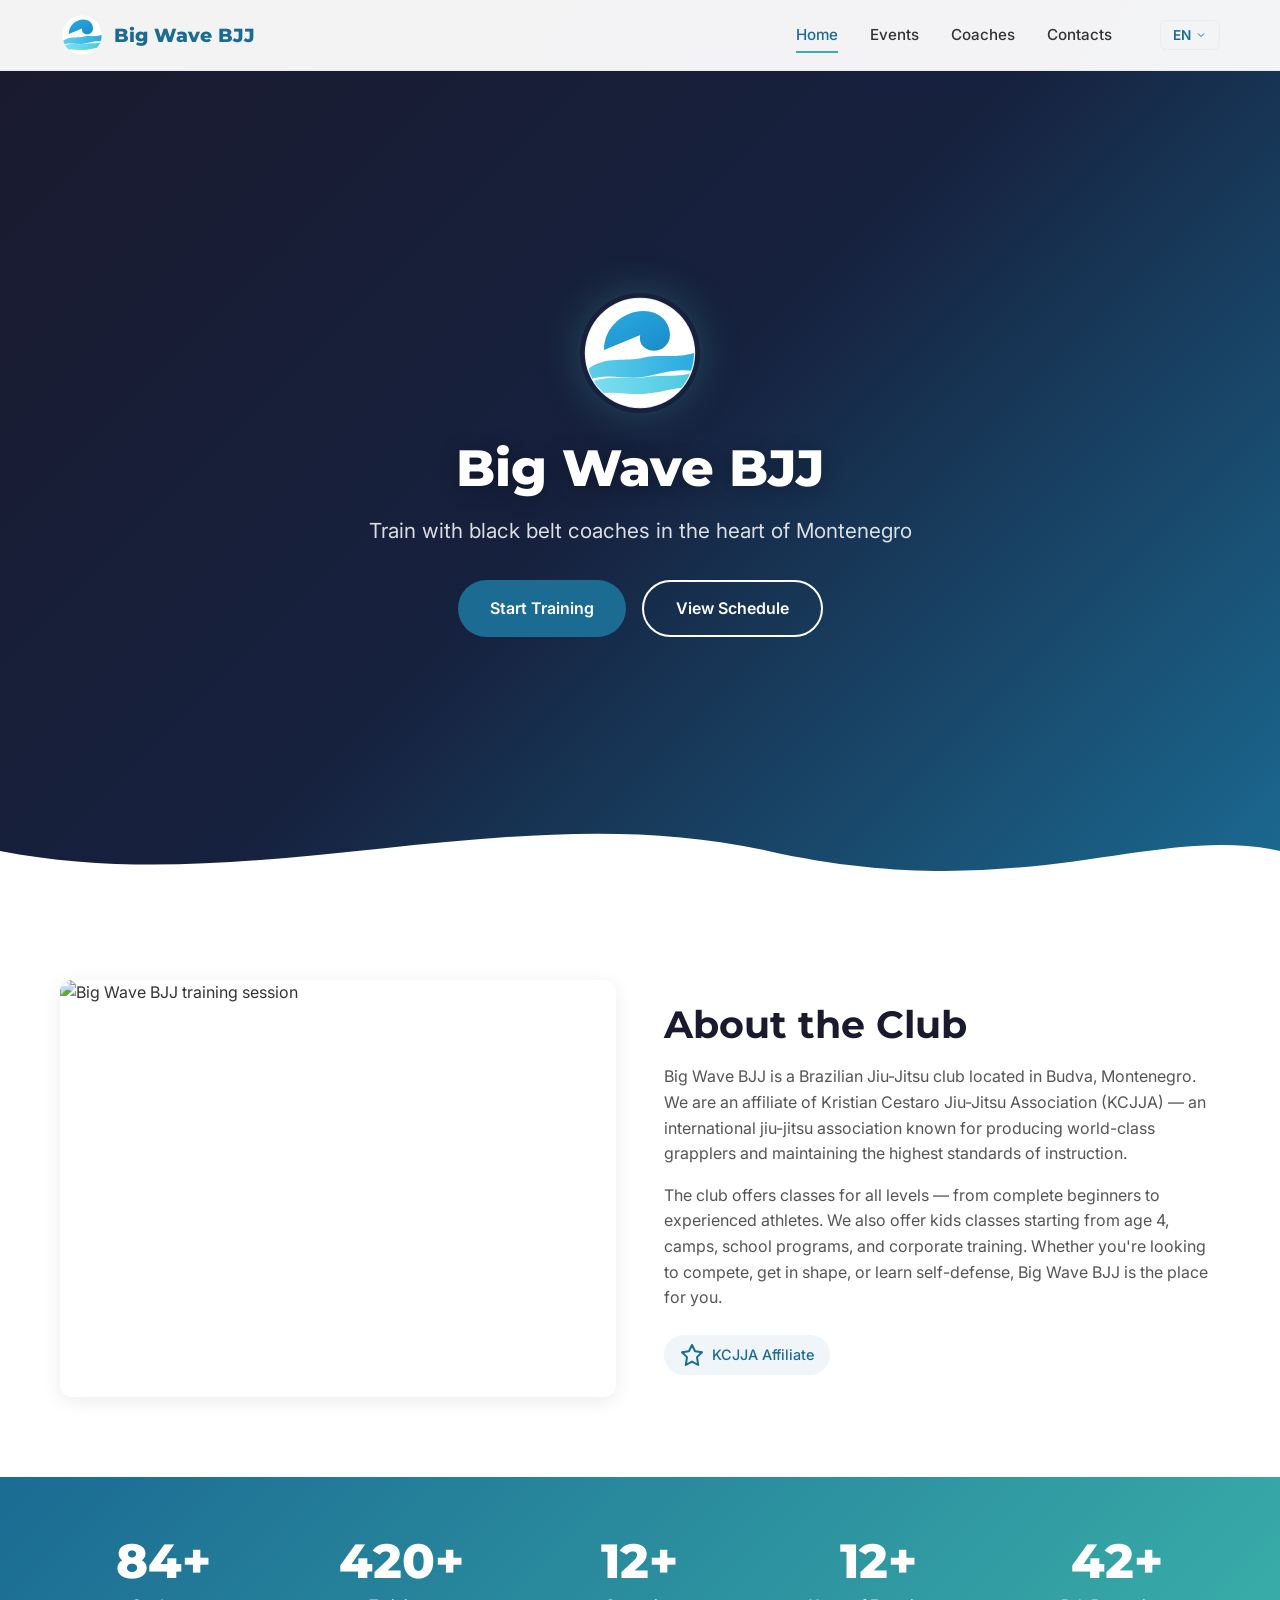
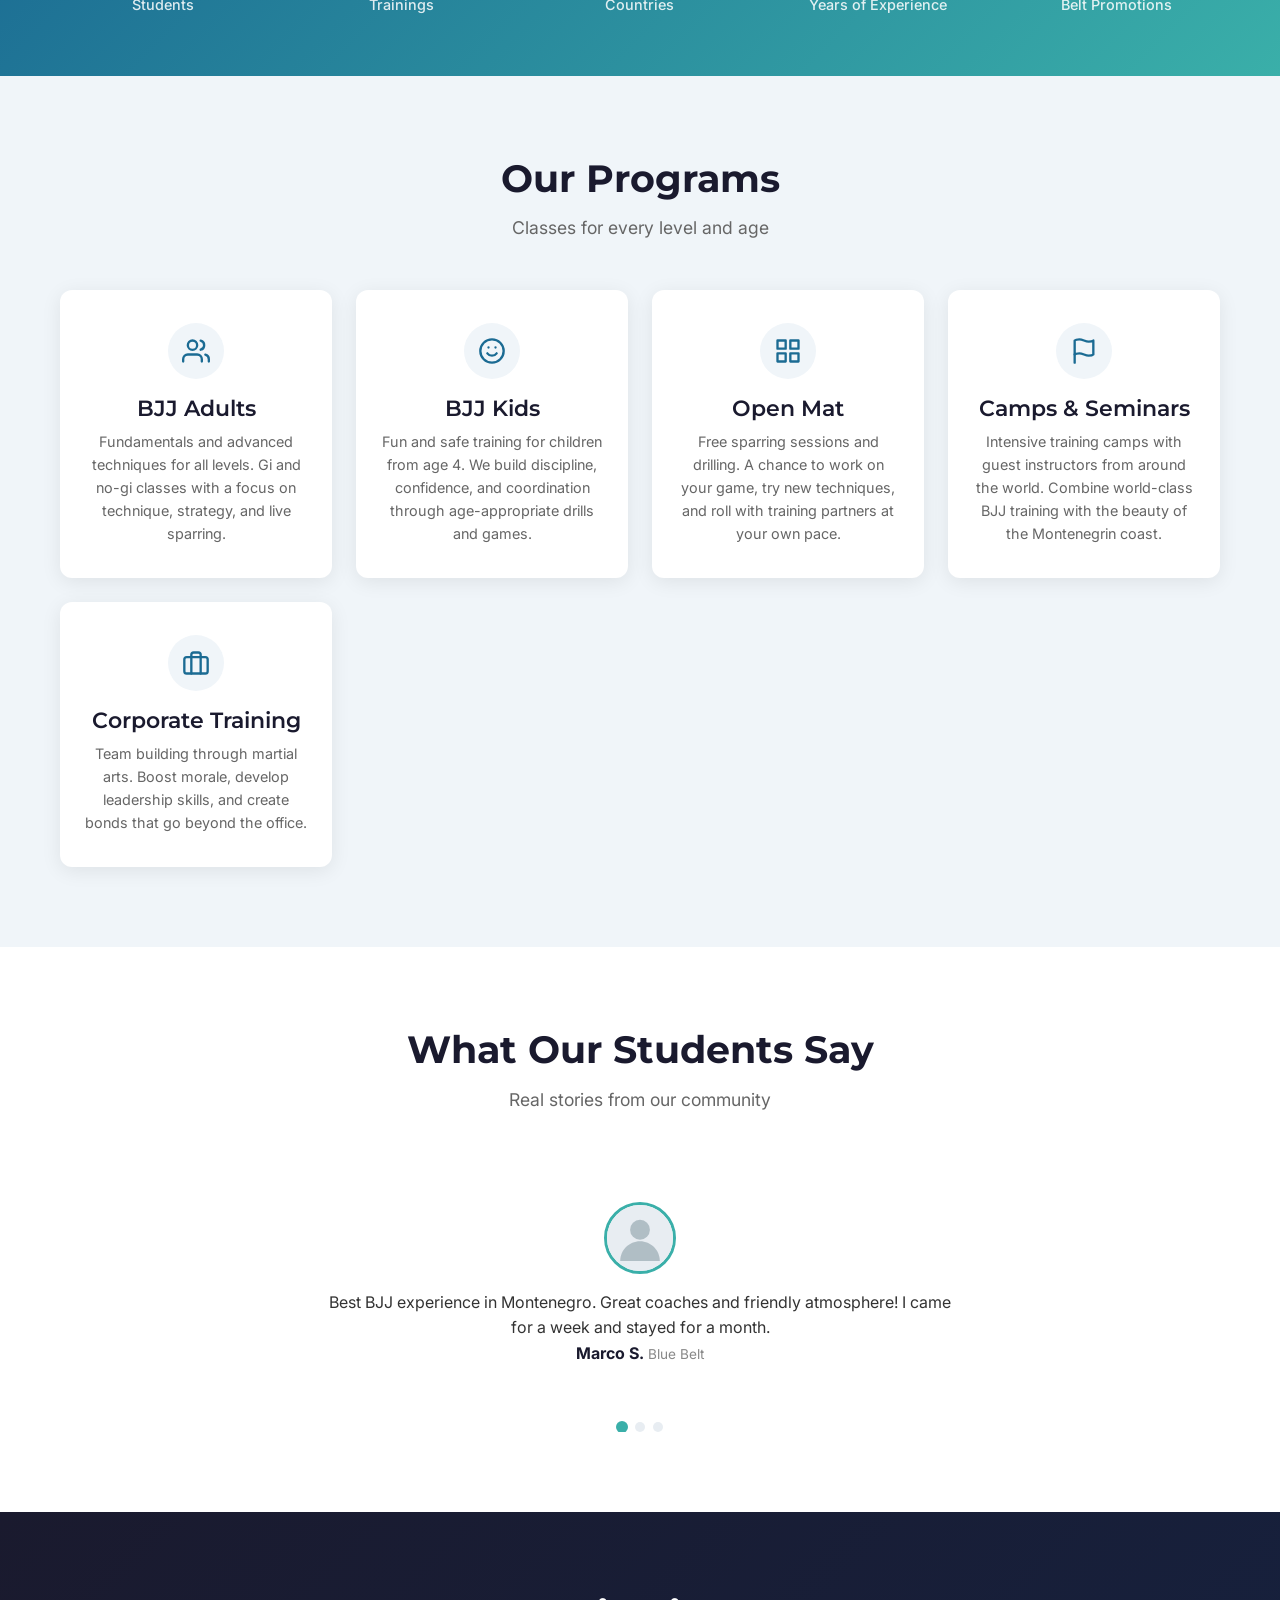
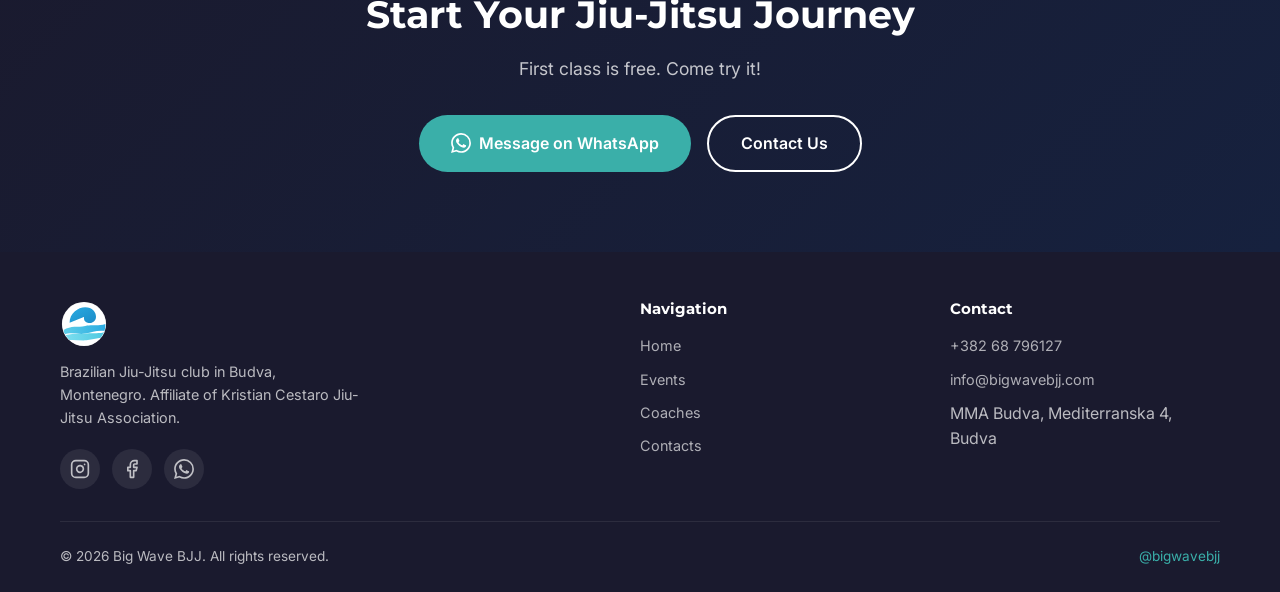
==== index.html @ ef547423 "Initial release: Big Wave BJJ website Static multi-page website for BJJ club in Budva, Montenegro. 4" ====
<!DOCTYPE html>
<html lang="en">
<head>
  <meta charset="UTF-8">
  <meta name="viewport" content="width=device-width, initial-scale=1.0">
  <meta name="description" content="Big Wave BJJ — Brazilian Jiu-Jitsu academy in Budva, Montenegro. Train with black belt coaches in a welcoming environment for all levels.">
  <meta name="keywords" content="BJJ, Brazilian Jiu-Jitsu, Budva, Montenegro, martial arts, grappling, Big Wave BJJ, MMA Budva">

  <meta property="og:title" content="Big Wave BJJ — Brazilian Jiu-Jitsu in Budva, Montenegro">
  <meta property="og:description" content="Train with black belt coaches in Budva, Montenegro. Programs for adults, kids, and visitors. All levels welcome.">
  <meta property="og:type" content="website">
  <meta property="og:image" content="assets/images/og-image.jpg">

  <title>Big Wave BJJ — Brazilian Jiu-Jitsu in Budva, Montenegro</title>

  <link rel="preconnect" href="https://fonts.googleapis.com">
  <link rel="preconnect" href="https://fonts.gstatic.com" crossorigin>
  <link href="https://fonts.googleapis.com/css2?family=Inter:wght@400;500;600&family=Montserrat:wght@700;800&display=swap" rel="stylesheet">

  <link rel="stylesheet" href="css/styles.css">

  <script type="application/ld+json">
  {
    "@context": "https://schema.org",
    "@type": ["SportsClub", "LocalBusiness"],
    "name": "Big Wave BJJ",
    "description": "Brazilian Jiu-Jitsu academy in Budva, Montenegro. Training for all levels with black belt coaches.",
    "url": "https://bigwavebjj.com",
    "telephone": "+38268796127",
    "address": {
      "@type": "PostalAddress",
      "streetAddress": "Mediterranska 4",
      "addressLocality": "Budva",
      "addressCountry": "ME",
      "postalCode": "85310"
    },
    "geo": {
      "@type": "GeoCoordinates",
      "latitude": 42.2891,
      "longitude": 18.8403
    },
    "image": "assets/images/og-image.jpg",
    "sport": "Brazilian Jiu-Jitsu",
    "openingHours": "Mo-Sa 09:00-21:00"
  }
  </script>
</head>
<body>

  <!-- ========== NAVIGATION ========== -->
  <header>
    <nav class="nav">
      <div class="nav__inner">
        <a href="index.html" class="nav__logo">
          <img src="assets/images/logo.svg" alt="Big Wave BJJ">
          <span>Big Wave BJJ</span>
        </a>
        <div class="nav__links">
          <a href="index.html" data-i18n="nav.home">Home</a>
          <a href="events.html" data-i18n="nav.events">Events</a>
          <a href="coaches.html" data-i18n="nav.coaches">Coaches</a>
          <a href="contacts.html" data-i18n="nav.contacts">Contacts</a>
          <div class="lang-switcher">
            <button class="lang-switcher__current" aria-label="Change language">
              <span>EN</span>
              <svg xmlns="http://www.w3.org/2000/svg" viewBox="0 0 24 24" fill="none" stroke="currentColor" stroke-width="2"><polyline points="6 9 12 15 18 9"/></svg>
            </button>
            <div class="lang-switcher__dropdown">
              <button class="lang-switcher__option active" data-lang="en">English</button>
              <button class="lang-switcher__option" data-lang="ru">Русский</button>
              <button class="lang-switcher__option" data-lang="me">Crnogorski</button>
            </div>
          </div>
        </div>
        <button class="nav__hamburger" aria-label="Toggle menu">
          <span></span><span></span><span></span>
        </button>
      </div>
    </nav>

    <div class="nav__mobile">
      <a href="index.html" data-i18n="nav.home">Home</a>
      <a href="events.html" data-i18n="nav.events">Events</a>
      <a href="coaches.html" data-i18n="nav.coaches">Coaches</a>
      <a href="contacts.html" data-i18n="nav.contacts">Contacts</a>
      <div class="lang-switcher">
        <button class="lang-switcher__current" aria-label="Change language">
          <span>EN</span>
          <svg xmlns="http://www.w3.org/2000/svg" viewBox="0 0 24 24" fill="none" stroke="currentColor" stroke-width="2"><polyline points="6 9 12 15 18 9"/></svg>
        </button>
        <div class="lang-switcher__dropdown">
          <button class="lang-switcher__option active" data-lang="en">English</button>
          <button class="lang-switcher__option" data-lang="ru">Русский</button>
          <button class="lang-switcher__option" data-lang="me">Crnogorski</button>
        </div>
      </div>
    </div>
  </header>

  <main>

    <!-- ========== HERO ========== -->
    <section class="hero">
      <div class="hero__content">
        <img src="assets/images/logo.svg" alt="Big Wave BJJ" class="hero__logo">
        <h1 class="hero__title" data-i18n="hero.title">Big Wave BJJ</h1>
        <p class="hero__subtitle" data-i18n="hero.description">Train with black belt coaches in Budva, Montenegro. Programs for adults, kids, and visitors of all levels.</p>
        <div class="hero__buttons">
          <a href="contacts.html" class="btn btn--primary" data-i18n="hero.cta">Start Training</a>
          <a href="contacts.html#schedule" class="btn btn--outline" data-i18n="hero.schedule">View Schedule</a>
        </div>
      </div>
      <div class="hero__wave">
        <svg viewBox="0 0 1440 120" preserveAspectRatio="none" xmlns="http://www.w3.org/2000/svg">
          <path d="M0,64 C288,120 576,0 864,64 C1152,128 1296,32 1440,64 L1440,120 L0,120 Z" fill="#ffffff"/>
        </svg>
      </div>
    </section>

    <!-- ========== ABOUT ========== -->
    <section class="section" id="about">
      <div class="container">
        <div class="about__grid">
          <div class="about__image fade-up">
            <img src="assets/images/club-training.jpg" alt="Big Wave BJJ training session" loading="lazy">
          </div>
          <div class="about__text fade-up">
            <h2 data-i18n="about.title">About the Academy</h2>
            <p data-i18n="about.text1">Big Wave BJJ is a Brazilian Jiu-Jitsu academy based in Budva, Montenegro. We offer professional training in a welcoming and supportive environment, guided by experienced black belt coaches with over 15 years on the mats.</p>
            <p data-i18n="about.text2">Whether you are a complete beginner or a seasoned competitor, our programs are designed to help you grow. We welcome locals, expats, and travelers from around the world to train with us.</p>
            <div class="about__badge fade-up">
              <svg xmlns="http://www.w3.org/2000/svg" viewBox="0 0 24 24" fill="none" stroke="currentColor" stroke-width="2" stroke-linecap="round" stroke-linejoin="round" width="24" height="24">
                <path d="M12 2l3.09 6.26L22 9.27l-5 4.87L18.18 22 12 18.56 5.82 22 7 14.14l-5-4.87 6.91-1.01L12 2z"/>
              </svg>
              <span data-i18n="about.badge">Official KCJJA Affiliate</span>
            </div>
          </div>
        </div>
      </div>
    </section>

    <!-- ========== COUNTERS ========== -->
    <section class="counters">
      <div class="container">
        <div class="counters__grid">
          <div class="counter fade-up">
            <div class="counter__number" data-target="100+">0</div>
            <div class="counter__label" data-i18n="counters.students">Students</div>
          </div>
          <div class="counter fade-up">
            <div class="counter__number" data-target="500+">0</div>
            <div class="counter__label" data-i18n="counters.trainings">Trainings</div>
          </div>
          <div class="counter fade-up">
            <div class="counter__number" data-target="15+">0</div>
            <div class="counter__label" data-i18n="counters.countries">Countries Represented</div>
          </div>
          <div class="counter fade-up">
            <div class="counter__number" data-target="15+">0</div>
            <div class="counter__label" data-i18n="counters.experience">Years of Experience</div>
          </div>
          <div class="counter fade-up">
            <div class="counter__number" data-target="50+">0</div>
            <div class="counter__label" data-i18n="counters.promotions">Belt Promotions</div>
          </div>
        </div>
      </div>
    </section>

    <!-- ========== PROGRAMS ========== -->
    <section class="section section--alt" id="programs">
      <div class="container">
        <div class="section__header fade-up">
          <h2 data-i18n="programs.title">Our Programs</h2>
          <p data-i18n="programs.subtitle">Training options for every level, age, and goal. Find the program that fits you.</p>
        </div>
        <div class="programs__grid">

          <div class="program-card fade-up">
            <div class="program-card__icon">
              <svg xmlns="http://www.w3.org/2000/svg" viewBox="0 0 24 24" fill="none" stroke="currentColor" stroke-width="2" stroke-linecap="round" stroke-linejoin="round" width="40" height="40">
                <path d="M17 21v-2a4 4 0 0 0-4-4H5a4 4 0 0 0-4 4v2"/>
                <circle cx="9" cy="7" r="4"/>
                <path d="M23 21v-2a4 4 0 0 0-3-3.87"/>
                <path d="M16 3.13a4 4 0 0 1 0 7.75"/>
              </svg>
            </div>
            <h3 data-i18n="programs.adults.title">BJJ Adults</h3>
            <p data-i18n="programs.adults.desc">Fundamentals and advanced techniques for all levels. Gi and no-gi classes with a focus on technique, strategy, and live sparring.</p>
          </div>

          <div class="program-card fade-up">
            <div class="program-card__icon">
              <svg xmlns="http://www.w3.org/2000/svg" viewBox="0 0 24 24" fill="none" stroke="currentColor" stroke-width="2" stroke-linecap="round" stroke-linejoin="round" width="40" height="40">
                <circle cx="12" cy="12" r="10"/>
                <path d="M8 14s1.5 2 4 2 4-2 4-2"/>
                <line x1="9" y1="9" x2="9.01" y2="9"/>
                <line x1="15" y1="9" x2="15.01" y2="9"/>
              </svg>
            </div>
            <h3 data-i18n="programs.kids.title">BJJ Kids</h3>
            <p data-i18n="programs.kids.desc">Fun and safe training for children from age 4. We build discipline, confidence, and coordination through age-appropriate drills and games.</p>
          </div>

          <div class="program-card fade-up">
            <div class="program-card__icon">
              <svg xmlns="http://www.w3.org/2000/svg" viewBox="0 0 24 24" fill="none" stroke="currentColor" stroke-width="2" stroke-linecap="round" stroke-linejoin="round" width="40" height="40">
                <rect x="3" y="3" width="7" height="7"/><rect x="14" y="3" width="7" height="7"/><rect x="14" y="14" width="7" height="7"/><rect x="3" y="14" width="7" height="7"/>
              </svg>
            </div>
            <h3 data-i18n="programs.openmat.title">Open Mat</h3>
            <p data-i18n="programs.openmat.desc">Free sparring sessions and drilling. A chance to work on your game, try new techniques, and roll with training partners at your own pace.</p>
          </div>

          <div class="program-card fade-up">
            <div class="program-card__icon">
              <svg xmlns="http://www.w3.org/2000/svg" viewBox="0 0 24 24" fill="none" stroke="currentColor" stroke-width="2" stroke-linecap="round" stroke-linejoin="round" width="40" height="40">
                <path d="M4 15s1-1 4-1 5 2 8 2 4-1 4-1V3s-1 1-4 1-5-2-8-2-4 1-4 1z"/><line x1="4" y1="22" x2="4" y2="15"/>
              </svg>
            </div>
            <h3 data-i18n="programs.camps.title">Camps & Seminars</h3>
            <p data-i18n="programs.camps.desc">Intensive training camps with guest instructors from around the world. Combine world-class BJJ training with the beauty of the Montenegrin coast.</p>
          </div>

          <div class="program-card fade-up">
            <div class="program-card__icon">
              <svg xmlns="http://www.w3.org/2000/svg" viewBox="0 0 24 24" fill="none" stroke="currentColor" stroke-width="2" stroke-linecap="round" stroke-linejoin="round" width="40" height="40">
                <rect x="2" y="7" width="20" height="14" rx="2" ry="2"/><path d="M16 21V5a2 2 0 0 0-2-2h-4a2 2 0 0 0-2 2v16"/>
              </svg>
            </div>
            <h3 data-i18n="programs.corporate.title">Corporate Training</h3>
            <p data-i18n="programs.corporate.desc">Team building through martial arts. Boost morale, develop leadership skills, and create bonds that go beyond the office.</p>
          </div>

        </div>
      </div>
    </section>

    <!-- ========== TESTIMONIALS ========== -->
    <section class="section" id="testimonials">
      <div class="container">
        <div class="section__header fade-up">
          <h2 data-i18n="testimonials.title">What Our Students Say</h2>
          <p data-i18n="testimonials.subtitle">Hear from the people who train with us every day.</p>
        </div>
        <div class="testimonials__slider fade-up">
          <div class="testimonials__track">

            <div class="testimonial-card">
              <div class="testimonial-card__avatar">
                <img src="assets/images/avatar-placeholder.svg" alt="Student" loading="lazy">
              </div>
              <blockquote class="testimonial-card__quote">
                <p data-i18n="testimonials.items.0.text">Big Wave BJJ changed my life. The coaches are incredibly knowledgeable and the community is like a second family. I came as a complete beginner and earned my blue belt here.</p>
              </blockquote>
              <div class="testimonial-card__author">
                <span class="testimonial-card__name" data-i18n="testimonials.items.0.name">Alex M.</span>
                <span class="testimonial-card__belt" data-i18n="testimonials.items.0.belt">Blue Belt</span>
              </div>
            </div>

            <div class="testimonial-card">
              <div class="testimonial-card__avatar">
                <img src="assets/images/avatar-placeholder.svg" alt="Student" loading="lazy">
              </div>
              <blockquote class="testimonial-card__quote">
                <p data-i18n="testimonials.items.1.text">I visited Budva on vacation and dropped in for a class. The atmosphere was so welcoming that I extended my trip by two weeks just to keep training. Absolutely world-class instruction.</p>
              </blockquote>
              <div class="testimonial-card__author">
                <span class="testimonial-card__name" data-i18n="testimonials.items.1.name">Sarah K.</span>
                <span class="testimonial-card__belt" data-i18n="testimonials.items.1.belt">Purple Belt</span>
              </div>
            </div>

            <div class="testimonial-card">
              <div class="testimonial-card__avatar">
                <img src="assets/images/avatar-placeholder.svg" alt="Student" loading="lazy">
              </div>
              <blockquote class="testimonial-card__quote">
                <p data-i18n="testimonials.items.2.text">My kids train here and it has been the best decision for our family. They have learned discipline, respect, and made great friends. The coaches truly care about every student.</p>
              </blockquote>
              <div class="testimonial-card__author">
                <span class="testimonial-card__name" data-i18n="testimonials.items.2.name">Marco D.</span>
                <span class="testimonial-card__belt" data-i18n="testimonials.items.2.belt">Parent</span>
              </div>
            </div>

          </div>
          <div class="testimonials__dots">
            <button class="testimonials__dot active" aria-label="Slide 1"></button>
            <button class="testimonials__dot" aria-label="Slide 2"></button>
            <button class="testimonials__dot" aria-label="Slide 3"></button>
          </div>
        </div>
      </div>
    </section>

    <!-- ========== CTA ========== -->
    <section class="cta">
      <div class="container">
        <div class="cta__content fade-up">
          <h2 data-i18n="cta.title">Ready to Start Your Journey?</h2>
          <p data-i18n="cta.text">Join the Big Wave BJJ community today. Your first class is on us — come try a free session and see what Brazilian Jiu-Jitsu can do for you.</p>
          <div class="cta__buttons">
            <a href="https://wa.me/38268796127" class="btn btn--accent" target="_blank" rel="noopener noreferrer">
              <svg xmlns="http://www.w3.org/2000/svg" viewBox="0 0 24 24" fill="currentColor" width="20" height="20">
                <path d="M17.472 14.382c-.297-.149-1.758-.867-2.03-.967-.273-.099-.471-.148-.67.15-.197.297-.767.966-.94 1.164-.173.199-.347.223-.644.075-.297-.15-1.255-.463-2.39-1.475-.883-.788-1.48-1.761-1.653-2.059-.173-.297-.018-.458.13-.606.134-.133.298-.347.446-.52.149-.174.198-.298.298-.497.099-.198.05-.371-.025-.52-.075-.149-.669-1.612-.916-2.207-.242-.579-.487-.5-.669-.51-.173-.008-.371-.01-.57-.01-.198 0-.52.074-.792.372-.272.297-1.04 1.016-1.04 2.479 0 1.462 1.065 2.875 1.213 3.074.149.198 2.096 3.2 5.077 4.487.709.306 1.262.489 1.694.625.712.227 1.36.195 1.871.118.571-.085 1.758-.719 2.006-1.413.248-.694.248-1.289.173-1.413-.074-.124-.272-.198-.57-.347m-5.421 7.403h-.004a9.87 9.87 0 01-5.031-1.378l-.361-.214-3.741.982.998-3.648-.235-.374a9.86 9.86 0 01-1.51-5.26c.001-5.45 4.436-9.884 9.888-9.884 2.64 0 5.122 1.03 6.988 2.898a9.825 9.825 0 012.893 6.994c-.003 5.45-4.437 9.884-9.885 9.884m8.413-18.297A11.815 11.815 0 0012.05 0C5.495 0 .16 5.335.157 11.892c0 2.096.547 4.142 1.588 5.945L.057 24l6.305-1.654a11.882 11.882 0 005.683 1.448h.005c6.554 0 11.89-5.335 11.893-11.893a11.821 11.821 0 00-3.48-8.413z"/>
              </svg>
              <span data-i18n="cta.whatsapp">WhatsApp Us</span>
            </a>
            <a href="contacts.html" class="btn btn--outline" data-i18n="cta.contact">Contact Us</a>
          </div>
        </div>
      </div>
    </section>

  </main>

  <!-- ========== FOOTER ========== -->
  <footer class="footer">
    <div class="container">
      <div class="footer__grid">
        <div class="footer__brand">
          <img src="assets/images/logo.svg" alt="Big Wave BJJ">
          <p data-i18n="footer.description">Brazilian Jiu-Jitsu academy in Budva, Montenegro. Professional training for all levels in a welcoming community.</p>
          <div class="footer__socials">
            <a href="https://instagram.com/bigwavebjj" target="_blank" rel="noopener noreferrer" aria-label="Instagram">
              <svg xmlns="http://www.w3.org/2000/svg" viewBox="0 0 24 24" fill="none" stroke="currentColor" stroke-width="2" stroke-linecap="round" stroke-linejoin="round" width="22" height="22">
                <rect x="2" y="2" width="20" height="20" rx="5" ry="5"/>
                <path d="M16 11.37A4 4 0 1 1 12.63 8 4 4 0 0 1 16 11.37z"/>
                <line x1="17.5" y1="6.5" x2="17.51" y2="6.5"/>
              </svg>
            </a>
            <a href="https://facebook.com/BigWaveJiuJitsu" target="_blank" rel="noopener noreferrer" aria-label="Facebook">
              <svg xmlns="http://www.w3.org/2000/svg" viewBox="0 0 24 24" fill="none" stroke="currentColor" stroke-width="2" stroke-linecap="round" stroke-linejoin="round" width="22" height="22">
                <path d="M18 2h-3a5 5 0 0 0-5 5v3H7v4h3v8h4v-8h3l1-4h-4V7a1 1 0 0 1 1-1h3z"/>
              </svg>
            </a>
            <a href="https://wa.me/38268796127" target="_blank" rel="noopener noreferrer" aria-label="WhatsApp">
              <svg xmlns="http://www.w3.org/2000/svg" viewBox="0 0 24 24" fill="currentColor" width="22" height="22">
                <path d="M17.472 14.382c-.297-.149-1.758-.867-2.03-.967-.273-.099-.471-.148-.67.15-.197.297-.767.966-.94 1.164-.173.199-.347.223-.644.075-.297-.15-1.255-.463-2.39-1.475-.883-.788-1.48-1.761-1.653-2.059-.173-.297-.018-.458.13-.606.134-.133.298-.347.446-.52.149-.174.198-.298.298-.497.099-.198.05-.371-.025-.52-.075-.149-.669-1.612-.916-2.207-.242-.579-.487-.5-.669-.51-.173-.008-.371-.01-.57-.01-.198 0-.52.074-.792.372-.272.297-1.04 1.016-1.04 2.479 0 1.462 1.065 2.875 1.213 3.074.149.198 2.096 3.2 5.077 4.487.709.306 1.262.489 1.694.625.712.227 1.36.195 1.871.118.571-.085 1.758-.719 2.006-1.413.248-.694.248-1.289.173-1.413-.074-.124-.272-.198-.57-.347m-5.421 7.403h-.004a9.87 9.87 0 01-5.031-1.378l-.361-.214-3.741.982.998-3.648-.235-.374a9.86 9.86 0 01-1.51-5.26c.001-5.45 4.436-9.884 9.888-9.884 2.64 0 5.122 1.03 6.988 2.898a9.825 9.825 0 012.893 6.994c-.003 5.45-4.437 9.884-9.885 9.884m8.413-18.297A11.815 11.815 0 0012.05 0C5.495 0 .16 5.335.157 11.892c0 2.096.547 4.142 1.588 5.945L.057 24l6.305-1.654a11.882 11.882 0 005.683 1.448h.005c6.554 0 11.89-5.335 11.893-11.893a11.821 11.821 0 00-3.48-8.413z"/>
              </svg>
            </a>
          </div>
        </div>
        <div>
          <h4 data-i18n="footer.navigation">Navigation</h4>
          <div class="footer__links">
            <a href="index.html" data-i18n="nav.home">Home</a>
            <a href="events.html" data-i18n="nav.events">Events</a>
            <a href="coaches.html" data-i18n="nav.coaches">Coaches</a>
            <a href="contacts.html" data-i18n="nav.contacts">Contacts</a>
          </div>
        </div>
        <div>
          <h4 data-i18n="footer.contact">Contact</h4>
          <div class="footer__links">
            <a href="tel:+38268796127">+382 68 796127</a>
            <a href="mailto:info@bigwavebjj.com">info@bigwavebjj.com</a>
            <p>MMA Budva, Mediterranska 4, Budva</p>
          </div>
        </div>
      </div>
      <div class="footer__bottom">
        <span>&copy; 2026 Big Wave BJJ. <span data-i18n="footer.rights">All rights reserved.</span></span>
        <a href="https://instagram.com/bigwavebjj" target="_blank" rel="noopener noreferrer">@bigwavebjj</a>
      </div>
    </div>
  </footer>

  <script src="js/config.js"></script>
  <script src="js/i18n.js"></script>
  <script src="js/app.js"></script>
</body>
</html>
---- css/styles.css ----
/* ========================================
   Big Wave BJJ — Main Stylesheet
   ======================================== */

/* --- Custom Properties --- */
:root {
  --color-primary: #1B6B93;
  --color-accent: #3AAFA9;
  --color-bg: #F0F5F9;
  --color-dark: #1A1A2E;
  --color-text: #333333;
  --color-white: #FFFFFF;
  --color-light-gray: #e8edf2;

  --color-belt-white: #f5f5f5;
  --color-belt-blue: #0056b3;
  --color-belt-purple: #6f42c1;
  --color-belt-brown: #8B4513;
  --color-belt-black: #1a1a1a;

  --badge-internal: #28a745;
  --badge-external: #0d6efd;
  --badge-camp: #fd7e14;
  --badge-seminar: #6f42c1;

  --font-heading: 'Montserrat', sans-serif;
  --font-body: 'Inter', sans-serif;

  --nav-height: 70px;
  --max-width: 1200px;
  --radius: 12px;
  --shadow: 0 4px 20px rgba(0, 0, 0, 0.08);
  --shadow-hover: 0 8px 30px rgba(0, 0, 0, 0.12);
  --transition: 0.3s ease;
}

/* --- Reset --- */
*, *::before, *::after { box-sizing: border-box; margin: 0; padding: 0; }
html { scroll-behavior: smooth; font-size: 16px; }
body {
  font-family: var(--font-body);
  color: var(--color-text);
  background: var(--color-white);
  line-height: 1.6;
  -webkit-font-smoothing: antialiased;
}
a { color: var(--color-accent); text-decoration: none; transition: color var(--transition); }
a:hover { color: var(--color-primary); }
img { max-width: 100%; height: auto; display: block; }
ul { list-style: none; }
button { cursor: pointer; border: none; background: none; font-family: inherit; }

/* --- Utility --- */
.container { max-width: var(--max-width); margin: 0 auto; padding: 0 20px; }
.section { padding: 80px 0; }
.section--alt { background: var(--color-bg); }
.text-center { text-align: center; }
.sr-only { position: absolute; width: 1px; height: 1px; padding: 0; margin: -1px; overflow: hidden; clip: rect(0,0,0,0); border: 0; }

/* --- Typography --- */
h1, h2, h3, h4 { font-family: var(--font-heading); color: var(--color-dark); line-height: 1.2; }
h1 { font-size: clamp(2rem, 5vw, 3.2rem); font-weight: 800; }
h2 { font-size: clamp(1.6rem, 4vw, 2.4rem); font-weight: 700; margin-bottom: 16px; }
h3 { font-size: clamp(1.1rem, 2.5vw, 1.4rem); font-weight: 600; }
.section__subtitle {
  color: #666;
  font-size: 1.1rem;
  max-width: 600px;
  margin: 0 auto 48px;
}

/* --- Section Header --- */
.section__header { text-align: center; margin-bottom: 48px; }
.section__header h2 { margin-bottom: 12px; }
.section__header p { color: #666; font-size: 1.1rem; max-width: 600px; margin: 0 auto; }

/* --- Buttons --- */
.btn {
  display: inline-flex;
  align-items: center;
  gap: 8px;
  padding: 14px 32px;
  border-radius: 50px;
  font-weight: 600;
  font-size: 1rem;
  transition: all var(--transition);
  text-align: center;
}
.btn--primary {
  background: var(--color-primary);
  color: var(--color-white);
}
.btn--primary:hover {
  background: #155a7a;
  color: var(--color-white);
  transform: translateY(-2px);
  box-shadow: 0 6px 20px rgba(27, 107, 147, 0.35);
}
.btn--accent {
  background: var(--color-accent);
  color: var(--color-white);
}
.btn--accent:hover {
  background: #2e9690;
  color: var(--color-white);
  transform: translateY(-2px);
  box-shadow: 0 6px 20px rgba(58, 175, 169, 0.35);
}
.btn--outline {
  border: 2px solid var(--color-white);
  color: var(--color-white);
  background: transparent;
}
.btn--outline:hover {
  background: var(--color-white);
  color: var(--color-primary);
}

/* ========================================
   Navigation
   ======================================== */
.nav {
  position: fixed;
  top: 0;
  left: 0;
  right: 0;
  z-index: 1000;
  background: rgba(255, 255, 255, 0.95);
  backdrop-filter: blur(10px);
  -webkit-backdrop-filter: blur(10px);
  border-bottom: 1px solid rgba(0, 0, 0, 0.05);
  transition: box-shadow var(--transition);
}
.nav--scrolled { box-shadow: 0 2px 20px rgba(0, 0, 0, 0.1); }
.nav__inner {
  display: flex;
  align-items: center;
  justify-content: space-between;
  height: var(--nav-height);
  max-width: var(--max-width);
  margin: 0 auto;
  padding: 0 20px;
}
.nav__logo { display: flex; align-items: center; gap: 10px; }
.nav__logo img { height: 44px; width: 44px; border-radius: 50%; }
.nav__logo span {
  font-family: var(--font-heading);
  font-weight: 800;
  font-size: 1.2rem;
  color: var(--color-primary);
}
.nav__links { display: flex; align-items: center; gap: 32px; }
.nav__links a {
  color: var(--color-text);
  font-weight: 500;
  font-size: 0.95rem;
  position: relative;
  padding: 4px 0;
}
.nav__links a::after {
  content: '';
  position: absolute;
  bottom: -2px;
  left: 0;
  width: 0;
  height: 2px;
  background: var(--color-accent);
  transition: width var(--transition);
}
.nav__links a:hover::after,
.nav__links a.active::after { width: 100%; }
.nav__links a.active { color: var(--color-primary); }

/* Language Switcher */
.lang-switcher {
  position: relative;
  margin-left: 16px;
}
.lang-switcher__current {
  display: flex;
  align-items: center;
  gap: 4px;
  padding: 6px 12px;
  border: 1px solid var(--color-light-gray);
  border-radius: 6px;
  font-size: 0.85rem;
  font-weight: 600;
  color: var(--color-primary);
  cursor: pointer;
  transition: all var(--transition);
}
.lang-switcher__current:hover { border-color: var(--color-accent); }
.lang-switcher__current svg { width: 12px; height: 12px; transition: transform var(--transition); }
.lang-switcher.open .lang-switcher__current svg { transform: rotate(180deg); }
.lang-switcher__dropdown {
  position: absolute;
  top: 100%;
  right: 0;
  margin-top: 4px;
  background: var(--color-white);
  border: 1px solid var(--color-light-gray);
  border-radius: 8px;
  box-shadow: var(--shadow);
  overflow: hidden;
  opacity: 0;
  visibility: hidden;
  transform: translateY(-8px);
  transition: all var(--transition);
  min-width: 100%;
}
.lang-switcher.open .lang-switcher__dropdown {
  opacity: 1;
  visibility: visible;
  transform: translateY(0);
}
.lang-switcher__option {
  display: block;
  width: 100%;
  padding: 8px 16px;
  font-size: 0.85rem;
  font-weight: 500;
  color: var(--color-text);
  text-align: left;
  transition: background var(--transition);
}
.lang-switcher__option:hover { background: var(--color-bg); }
.lang-switcher__option.active { color: var(--color-primary); font-weight: 600; }

/* Hamburger */
.nav__hamburger {
  display: none;
  flex-direction: column;
  gap: 5px;
  padding: 4px;
}
.nav__hamburger span {
  display: block;
  width: 24px;
  height: 2px;
  background: var(--color-dark);
  transition: all var(--transition);
  border-radius: 2px;
}
.nav__hamburger.active span:nth-child(1) { transform: translateY(7px) rotate(45deg); }
.nav__hamburger.active span:nth-child(2) { opacity: 0; }
.nav__hamburger.active span:nth-child(3) { transform: translateY(-7px) rotate(-45deg); }

/* Mobile Nav */
.nav__mobile {
  display: none;
  position: fixed;
  top: var(--nav-height);
  left: 0;
  right: 0;
  bottom: 0;
  background: rgba(255, 255, 255, 0.98);
  backdrop-filter: blur(10px);
  z-index: 999;
  padding: 40px 20px;
}
.nav__mobile.active { display: flex; flex-direction: column; align-items: center; gap: 24px; }
.nav__mobile a {
  font-size: 1.2rem;
  font-weight: 600;
  color: var(--color-dark);
}
.nav__mobile .lang-switcher { margin-left: 0; margin-top: 16px; }

/* ========================================
   Hero Section
   ======================================== */
.hero {
  position: relative;
  min-height: 100vh;
  display: flex;
  align-items: center;
  justify-content: center;
  text-align: center;
  padding: calc(var(--nav-height) + 40px) 20px 80px;
  background: linear-gradient(135deg, var(--color-dark) 0%, #16213e 50%, var(--color-primary) 100%);
  overflow: hidden;
}
.hero::before {
  content: '';
  position: absolute;
  inset: 0;
  background: url('../assets/images/hero-bg.jpg') center/cover no-repeat;
  opacity: 0.15;
}
.hero__content { position: relative; z-index: 1; max-width: 700px; }
.hero__logo {
  width: 120px;
  height: 120px;
  margin: 0 auto 24px;
  border-radius: 50%;
  box-shadow: 0 0 40px rgba(58, 175, 169, 0.3);
}
.hero__title {
  color: var(--color-white);
  margin-bottom: 16px;
  text-shadow: 0 2px 20px rgba(0,0,0,0.3);
}
.hero__subtitle {
  color: rgba(255, 255, 255, 0.85);
  font-size: clamp(1rem, 2.5vw, 1.3rem);
  margin-bottom: 32px;
  font-weight: 400;
}
.hero__buttons { display: flex; gap: 16px; justify-content: center; flex-wrap: wrap; }

/* Wave Decoration */
.hero__wave {
  position: absolute;
  bottom: -1px;
  left: 0;
  width: 100%;
  line-height: 0;
}
.hero__wave svg { width: 100%; height: auto; }

/* ========================================
   About Section
   ======================================== */
.about__grid {
  display: grid;
  grid-template-columns: 1fr 1fr;
  gap: 48px;
  align-items: center;
}
.about__image {
  border-radius: var(--radius);
  overflow: hidden;
  box-shadow: var(--shadow);
}
.about__image img {
  width: 100%;
  aspect-ratio: 4/3;
  object-fit: cover;
}
.about__image-placeholder {
  width: 100%;
  aspect-ratio: 4/3;
  background: linear-gradient(135deg, var(--color-primary), var(--color-accent));
  display: flex;
  align-items: center;
  justify-content: center;
  border-radius: var(--radius);
  color: rgba(255,255,255,0.4);
}
.about__text p { margin-bottom: 16px; color: #555; }
.about__badge {
  display: inline-flex;
  align-items: center;
  gap: 8px;
  padding: 8px 16px;
  background: var(--color-bg);
  border-radius: 50px;
  font-size: 0.9rem;
  font-weight: 500;
  color: var(--color-primary);
  margin-top: 8px;
}

/* ========================================
   Counters Section
   ======================================== */
.counters {
  background: linear-gradient(135deg, var(--color-primary) 0%, var(--color-accent) 100%);
  padding: 60px 0;
}
.counters__grid {
  display: grid;
  grid-template-columns: repeat(5, 1fr);
  gap: 32px;
  text-align: center;
  color: var(--color-white);
}
.counter__number {
  font-family: var(--font-heading);
  font-size: clamp(2rem, 5vw, 3rem);
  font-weight: 800;
  line-height: 1;
  margin-bottom: 8px;
}
.counter__label {
  font-size: 0.9rem;
  opacity: 0.85;
  font-weight: 500;
}

/* ========================================
   Programs Section
   ======================================== */
.programs__grid {
  display: grid;
  grid-template-columns: repeat(auto-fit, minmax(220px, 1fr));
  gap: 24px;
}
.program-card {
  background: var(--color-white);
  border-radius: var(--radius);
  padding: 32px 24px;
  text-align: center;
  box-shadow: var(--shadow);
  transition: all var(--transition);
  border: 1px solid transparent;
}
.program-card:hover {
  transform: translateY(-4px);
  box-shadow: var(--shadow-hover);
  border-color: var(--color-accent);
}
.program-card__icon {
  width: 56px;
  height: 56px;
  margin: 0 auto 16px;
  display: flex;
  align-items: center;
  justify-content: center;
  background: var(--color-bg);
  border-radius: 50%;
  color: var(--color-primary);
}
.program-card__icon svg { width: 28px; height: 28px; }
.program-card h3 { margin-bottom: 8px; }
.program-card p { color: #666; font-size: 0.9rem; }

/* ========================================
   Testimonials
   ======================================== */
.testimonials__slider {
  position: relative;
  overflow: hidden;
  max-width: 700px;
  margin: 0 auto;
}
.testimonials__track {
  display: flex;
  transition: transform 0.5s ease;
}
.testimonial-card {
  min-width: 100%;
  padding: 40px 32px;
  text-align: center;
}
.testimonial-card__avatar {
  width: 72px;
  height: 72px;
  border-radius: 50%;
  margin: 0 auto 16px;
  object-fit: cover;
  border: 3px solid var(--color-accent);
}
.testimonial-card__text {
  font-size: 1.1rem;
  font-style: italic;
  color: #555;
  margin-bottom: 16px;
  line-height: 1.7;
}
.testimonial-card__text::before { content: '\201C'; font-size: 2rem; color: var(--color-accent); vertical-align: -0.2em; margin-right: 4px; }
.testimonial-card__name { font-weight: 700; color: var(--color-dark); }
.testimonial-card__belt {
  font-size: 0.85rem;
  color: #888;
  margin-top: 4px;
}
.testimonials__dots {
  display: flex;
  justify-content: center;
  gap: 8px;
  margin-top: 16px;
}
.testimonials__dot {
  width: 10px;
  height: 10px;
  border-radius: 50%;
  background: var(--color-light-gray);
  transition: all var(--transition);
  cursor: pointer;
}
.testimonials__dot.active { background: var(--color-accent); transform: scale(1.2); }

/* ========================================
   CTA Section
   ======================================== */
.cta {
  background: linear-gradient(135deg, var(--color-dark) 0%, #16213e 100%);
  text-align: center;
  padding: 80px 20px;
}
.cta__content { max-width: 600px; margin: 0 auto; }
.cta h2 { color: var(--color-white); margin-bottom: 16px; }
.cta p { color: rgba(255,255,255,0.75); margin-bottom: 32px; font-size: 1.1rem; }
.cta__buttons { display: flex; gap: 16px; justify-content: center; flex-wrap: wrap; }

/* ========================================
   Events Page
   ======================================== */
.events-header { padding-top: calc(var(--nav-height) + 40px); }
.events__filters {
  display: flex;
  gap: 12px;
  flex-wrap: wrap;
  justify-content: center;
  margin-bottom: 40px;
}
.filter-btn {
  padding: 8px 20px;
  border-radius: 50px;
  font-size: 0.9rem;
  font-weight: 500;
  background: var(--color-white);
  color: var(--color-text);
  border: 1px solid var(--color-light-gray);
  transition: all var(--transition);
}
.filter-btn:hover { border-color: var(--color-accent); color: var(--color-accent); }
.filter-btn.active {
  background: var(--color-primary);
  color: var(--color-white);
  border-color: var(--color-primary);
}

.events__grid {
  display: grid;
  grid-template-columns: repeat(auto-fill, minmax(340px, 1fr));
  gap: 24px;
}
.event-card {
  background: var(--color-white);
  border-radius: var(--radius);
  box-shadow: var(--shadow);
  overflow: hidden;
  transition: all var(--transition);
}
.event-card:hover { transform: translateY(-3px); box-shadow: var(--shadow-hover); }
.event-card__header {
  padding: 24px 24px 16px;
  display: flex;
  justify-content: space-between;
  align-items: flex-start;
  gap: 12px;
}
.event-card__badge {
  padding: 4px 12px;
  border-radius: 50px;
  font-size: 0.75rem;
  font-weight: 600;
  color: var(--color-white);
  white-space: nowrap;
  flex-shrink: 0;
}
.event-card__badge--internal { background: var(--badge-internal); }
.event-card__badge--external { background: var(--badge-external); }
.event-card__badge--camp { background: var(--badge-camp); }
.event-card__badge--seminar { background: var(--badge-seminar); }
.event-card__body { padding: 0 24px 24px; }
.event-card__meta {
  display: flex;
  flex-wrap: wrap;
  gap: 16px;
  margin-bottom: 12px;
  font-size: 0.9rem;
  color: #666;
}
.event-card__meta span { display: flex; align-items: center; gap: 6px; }
.event-card__meta svg { width: 16px; height: 16px; color: var(--color-accent); }
.event-card__description { color: #555; font-size: 0.95rem; }
.event-card__details {
  max-height: 0;
  overflow: hidden;
  transition: max-height 0.4s ease;
}
.event-card__details.open { max-height: 300px; }
.event-card__details-inner { padding: 16px 24px 24px; border-top: 1px solid var(--color-light-gray); color: #555; font-size: 0.9rem; }
.event-card__toggle {
  display: flex;
  align-items: center;
  justify-content: center;
  gap: 4px;
  width: 100%;
  padding: 12px;
  font-size: 0.85rem;
  font-weight: 500;
  color: var(--color-accent);
  border-top: 1px solid var(--color-light-gray);
  transition: background var(--transition);
}
.event-card__toggle:hover { background: var(--color-bg); }
.event-card__toggle svg { width: 16px; height: 16px; transition: transform var(--transition); }
.event-card__toggle.open svg { transform: rotate(180deg); }

.events__empty {
  text-align: center;
  padding: 60px 20px;
  color: #888;
  font-size: 1.1rem;
  grid-column: 1 / -1;
}

/* ========================================
   Coaches Page
   ======================================== */
.coaches-header { padding-top: calc(var(--nav-height) + 40px); }
.coaches__grid {
  display: grid;
  grid-template-columns: repeat(auto-fill, minmax(280px, 1fr));
  gap: 32px;
}
.coach-card {
  background: var(--color-white);
  border-radius: var(--radius);
  box-shadow: var(--shadow);
  overflow: hidden;
  transition: all var(--transition);
}
.coach-card:hover { transform: translateY(-4px); box-shadow: var(--shadow-hover); }
.coach-card__image {
  width: 100%;
  aspect-ratio: 3/4;
  object-fit: cover;
  background: var(--color-bg);
}
.coach-card__info { padding: 24px; }
.coach-card__name {
  font-family: var(--font-heading);
  font-size: 1.2rem;
  font-weight: 700;
  margin-bottom: 8px;
}
.coach-card__belt {
  display: inline-flex;
  align-items: center;
  gap: 6px;
  padding: 4px 12px;
  border-radius: 50px;
  font-size: 0.8rem;
  font-weight: 600;
  margin-bottom: 12px;
}
.belt--black { background: var(--color-belt-black); color: #fff; }
.belt--brown { background: var(--color-belt-brown); color: #fff; }
.belt--purple { background: var(--color-belt-purple); color: #fff; }
.belt--blue { background: var(--color-belt-blue); color: #fff; }
.belt--white { background: var(--color-belt-white); color: #333; border: 1px solid #ddd; }
.coach-card__role {
  font-size: 0.85rem;
  color: var(--color-accent);
  font-weight: 500;
  margin-bottom: 8px;
}
.coach-card__bio { color: #666; font-size: 0.9rem; margin-bottom: 16px; }
.coach-card__socials { display: flex; gap: 12px; }
.coach-card__socials a {
  display: flex;
  align-items: center;
  justify-content: center;
  width: 36px;
  height: 36px;
  border-radius: 50%;
  background: var(--color-bg);
  color: var(--color-primary);
  transition: all var(--transition);
}
.coach-card__socials a:hover { background: var(--color-primary); color: var(--color-white); }
.coach-card__socials svg { width: 18px; height: 18px; }

/* ========================================
   Contacts Page
   ======================================== */
.contacts-header { padding-top: calc(var(--nav-height) + 40px); }
.contacts__grid {
  display: grid;
  grid-template-columns: 1fr 1fr;
  gap: 40px;
}
.contact-info__list {
  display: flex;
  flex-direction: column;
  gap: 20px;
  margin-bottom: 32px;
}
.contact-info__item {
  display: flex;
  align-items: flex-start;
  gap: 16px;
}
.contact-info__icon {
  width: 44px;
  height: 44px;
  flex-shrink: 0;
  display: flex;
  align-items: center;
  justify-content: center;
  background: var(--color-bg);
  border-radius: 50%;
  color: var(--color-primary);
}
.contact-info__icon svg { width: 20px; height: 20px; }
.contact-info__text h4 { font-size: 0.95rem; margin-bottom: 4px; }
.contact-info__text p, .contact-info__text a { color: #555; font-size: 0.95rem; }

.contact-form {
  background: var(--color-white);
  border-radius: var(--radius);
  box-shadow: var(--shadow);
  padding: 32px;
}
.contact-form h3 { margin-bottom: 24px; }
.form-group { margin-bottom: 20px; }
.form-group label {
  display: block;
  font-size: 0.9rem;
  font-weight: 500;
  margin-bottom: 6px;
  color: var(--color-dark);
}
.form-group input,
.form-group textarea {
  width: 100%;
  padding: 12px 16px;
  border: 1px solid var(--color-light-gray);
  border-radius: 8px;
  font-family: var(--font-body);
  font-size: 0.95rem;
  transition: border-color var(--transition);
  background: var(--color-white);
}
.form-group input:focus,
.form-group textarea:focus {
  outline: none;
  border-color: var(--color-accent);
  box-shadow: 0 0 0 3px rgba(58, 175, 169, 0.15);
}
.form-group textarea { resize: vertical; min-height: 120px; }
.form-group input.error,
.form-group textarea.error { border-color: #e74c3c; }
.form-error {
  font-size: 0.8rem;
  color: #e74c3c;
  margin-top: 4px;
  display: none;
}
.form-group input.error ~ .form-error,
.form-group textarea.error ~ .form-error { display: block; }
.form-success {
  display: none;
  padding: 16px;
  background: #d4edda;
  color: #155724;
  border-radius: 8px;
  text-align: center;
  font-weight: 500;
}
.form-success.show { display: block; }

/* Schedule */
.schedule-block {
  background: var(--color-bg);
  border-radius: var(--radius);
  padding: 24px;
  margin-top: 24px;
}
.schedule-block h3 { margin-bottom: 16px; }
.schedule-item {
  display: flex;
  align-items: center;
  gap: 12px;
  padding: 8px 0;
}
.schedule-item:not(:last-child) { border-bottom: 1px solid var(--color-light-gray); }
.schedule-item__day { font-weight: 600; min-width: 120px; }
.schedule-item__time { color: var(--color-accent); font-weight: 500; }

/* Map */
.contacts__map {
  border-radius: var(--radius);
  overflow: hidden;
  box-shadow: var(--shadow);
  margin-top: 40px;
}
.contacts__map iframe {
  width: 100%;
  height: 400px;
  border: 0;
}

/* ========================================
   Footer
   ======================================== */
.footer {
  background: var(--color-dark);
  color: rgba(255, 255, 255, 0.7);
  padding: 48px 0 24px;
}
.footer__grid {
  display: grid;
  grid-template-columns: 2fr 1fr 1fr;
  gap: 40px;
  margin-bottom: 32px;
}
.footer__brand { display: flex; flex-direction: column; gap: 12px; }
.footer__brand img { height: 48px; width: 48px; border-radius: 50%; }
.footer__brand p { max-width: 300px; font-size: 0.9rem; line-height: 1.6; }
.footer h4 { color: var(--color-white); font-size: 0.95rem; margin-bottom: 16px; }
.footer__links { display: flex; flex-direction: column; gap: 10px; }
.footer__links a { color: rgba(255,255,255,0.65); font-size: 0.9rem; }
.footer__links a:hover { color: var(--color-accent); }
.footer__socials { display: flex; gap: 12px; margin-top: 8px; }
.footer__socials a {
  display: flex;
  align-items: center;
  justify-content: center;
  width: 40px;
  height: 40px;
  border-radius: 50%;
  background: rgba(255,255,255,0.08);
  color: rgba(255,255,255,0.7);
  transition: all var(--transition);
}
.footer__socials a:hover { background: var(--color-accent); color: var(--color-white); }
.footer__socials svg { width: 20px; height: 20px; }
.footer__bottom {
  border-top: 1px solid rgba(255,255,255,0.08);
  padding-top: 24px;
  display: flex;
  justify-content: space-between;
  align-items: center;
  font-size: 0.85rem;
}
.footer__bottom a { color: var(--color-accent); }

/* ========================================
   Page Header (shared for inner pages)
   ======================================== */
.page-header {
  padding: calc(var(--nav-height) + 48px) 0 48px;
  text-align: center;
  background: var(--color-bg);
}
.page-header h1 { margin-bottom: 12px; }
.page-header p { color: #666; font-size: 1.1rem; }

/* ========================================
   Animations
   ======================================== */
.fade-up {
  opacity: 0;
  transform: translateY(30px);
  transition: opacity 0.6s ease, transform 0.6s ease;
}
.fade-up.visible {
  opacity: 1;
  transform: translateY(0);
}
.fade-in {
  opacity: 0;
  transition: opacity 0.6s ease;
}
.fade-in.visible { opacity: 1; }

/* ========================================
   Responsive
   ======================================== */
@media (max-width: 1024px) {
  .about__grid { grid-template-columns: 1fr; gap: 32px; }
  .counters__grid { grid-template-columns: repeat(3, 1fr); }
  .footer__grid { grid-template-columns: 1fr 1fr; }
  .contacts__grid { grid-template-columns: 1fr; }
}

@media (max-width: 768px) {
  .section { padding: 60px 0; }
  .nav__links { display: none; }
  .nav__hamburger { display: flex; }
  .hero { min-height: 85vh; }
  .hero__logo { width: 90px; height: 90px; }
  .hero__buttons { flex-direction: column; align-items: center; }
  .counters__grid { grid-template-columns: repeat(2, 1fr); gap: 24px; }
  .counter__number { font-size: 2rem; }
  .programs__grid { grid-template-columns: 1fr 1fr; }
  .events__grid { grid-template-columns: 1fr; }
  .coaches__grid { grid-template-columns: 1fr; }
  .footer__grid { grid-template-columns: 1fr; gap: 32px; }
  .footer__bottom { flex-direction: column; gap: 8px; text-align: center; }
  .contacts__map iframe { height: 300px; }
}

@media (max-width: 480px) {
  .programs__grid { grid-template-columns: 1fr; }
  .counters__grid { grid-template-columns: 1fr 1fr; gap: 16px; }
  .counters { padding: 40px 0; }
}
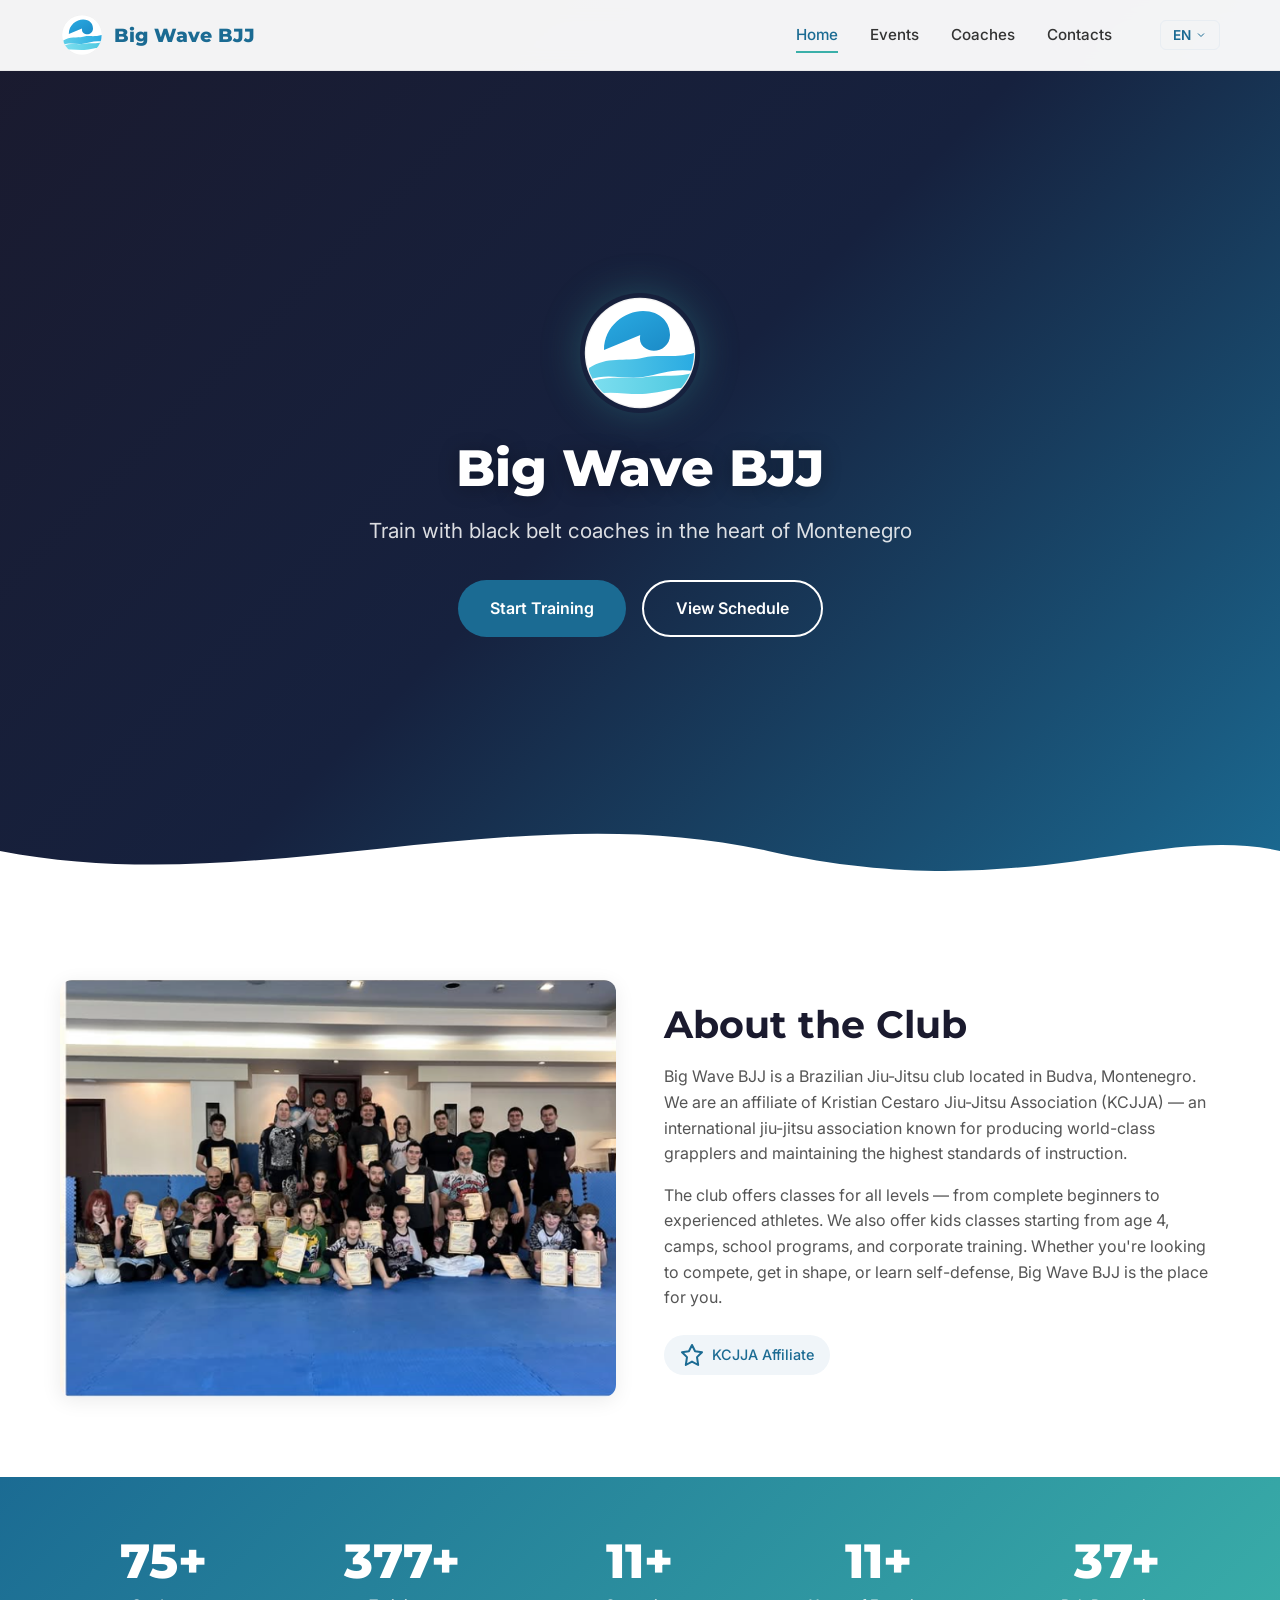
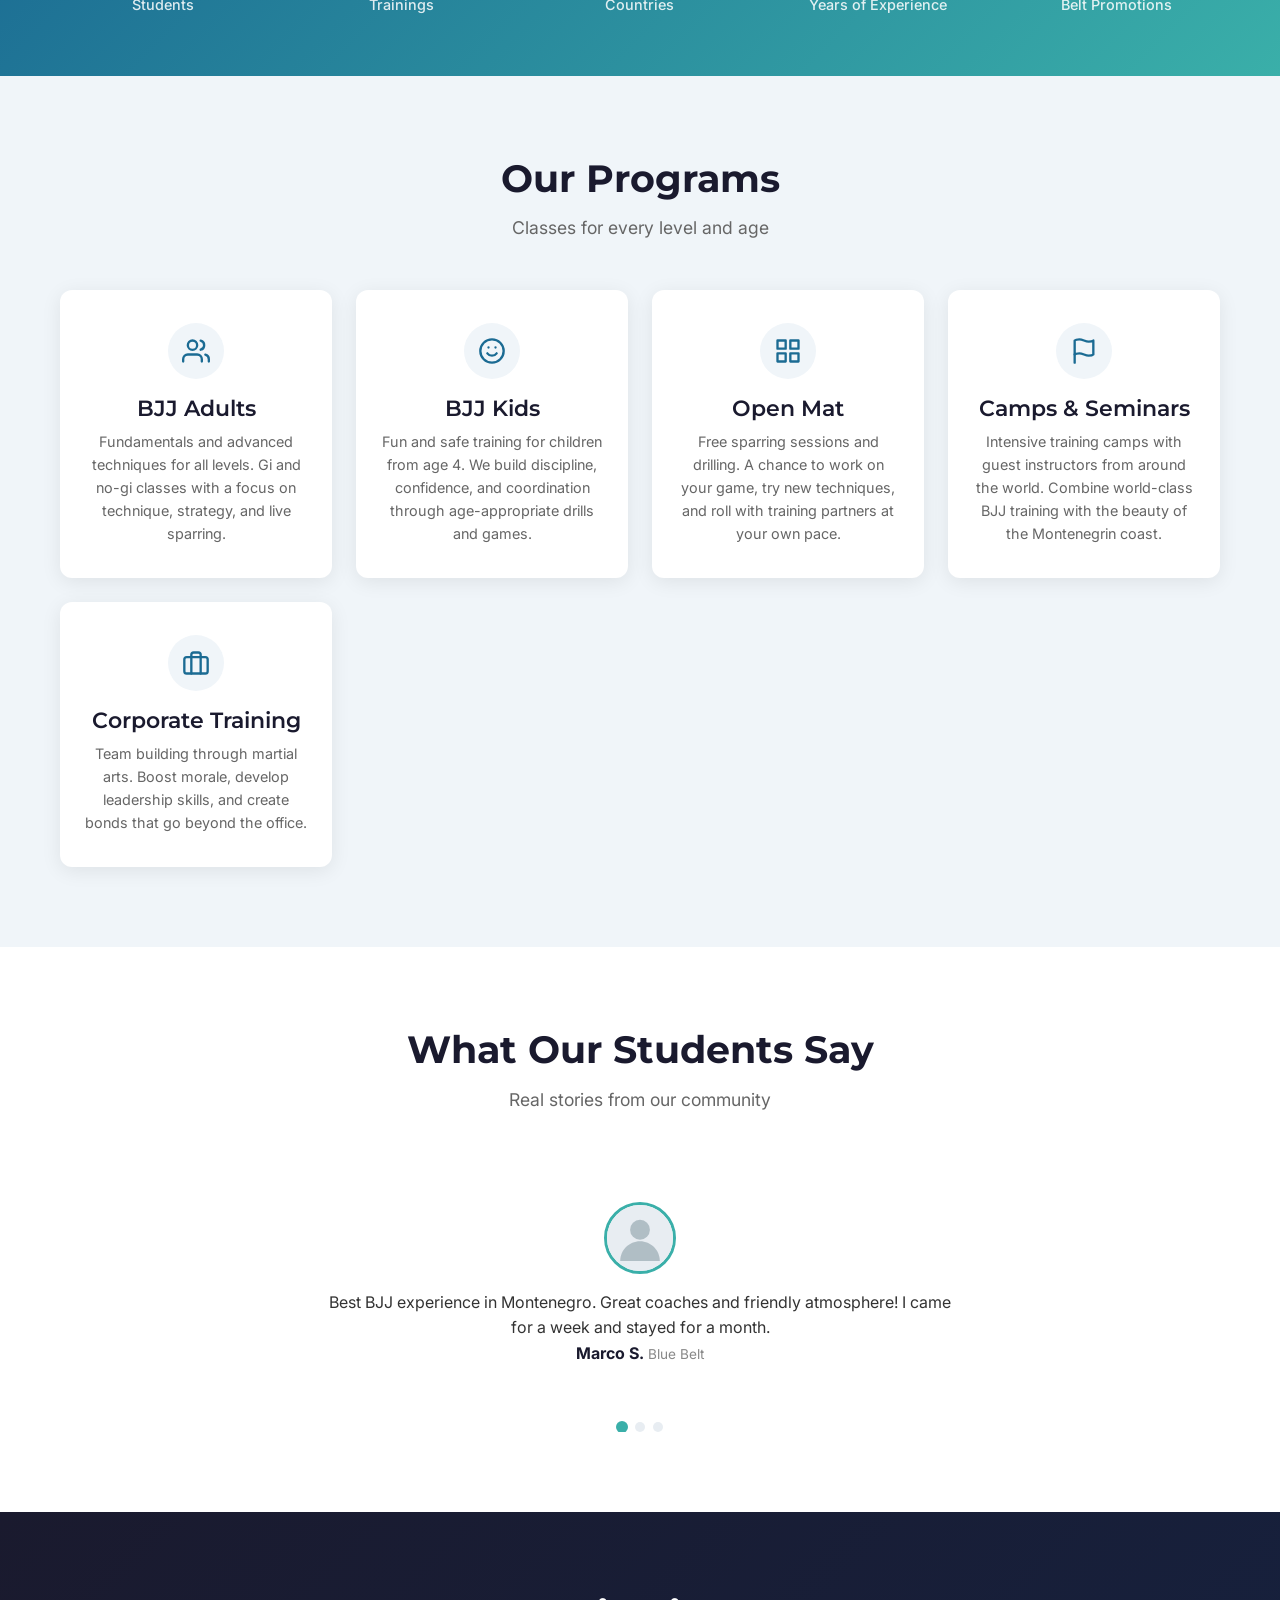
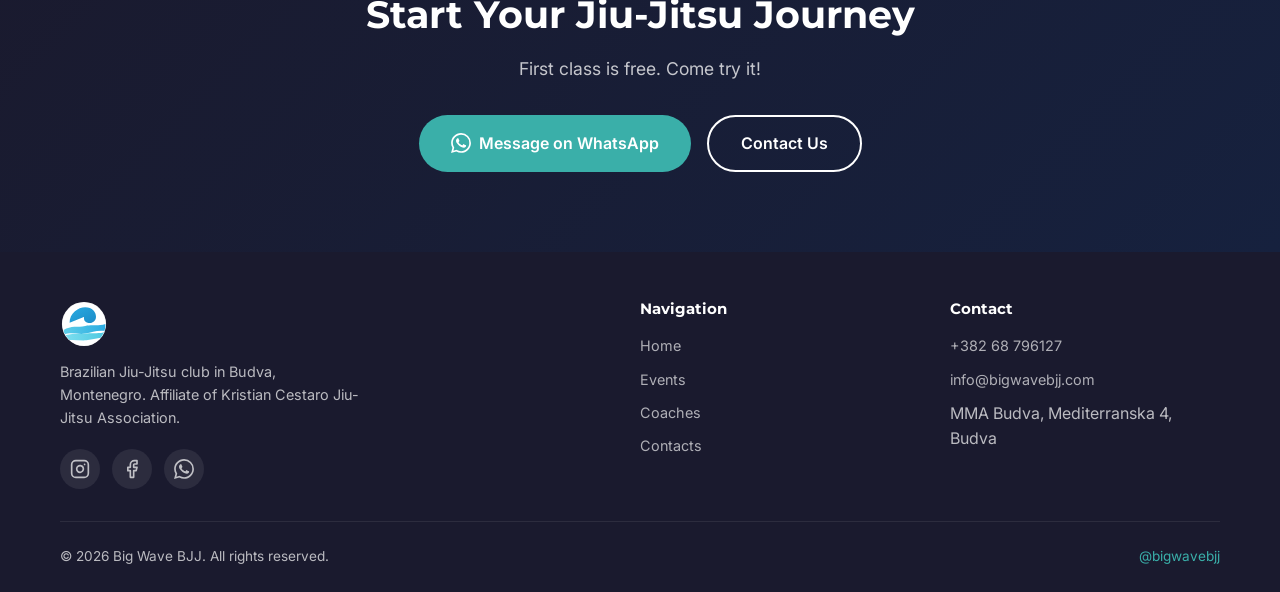
==== commit c98f1d4c: "Add club team photo to About section Co-Authored-By: Claude Opus 4.6 <noreply@anthropic.com>" ====
--- a/index.html
+++ b/index.html
@@ -122,7 +122,7 @@
       <div class="container">
         <div class="about__grid">
           <div class="about__image fade-up">
-            <img src="assets/images/club-training.jpg" alt="Big Wave BJJ training session" loading="lazy">
+            <img src="assets/images/club-about.png" alt="Big Wave BJJ team" loading="lazy">
           </div>
           <div class="about__text fade-up">
             <h2 data-i18n="about.title">About the Academy</h2>
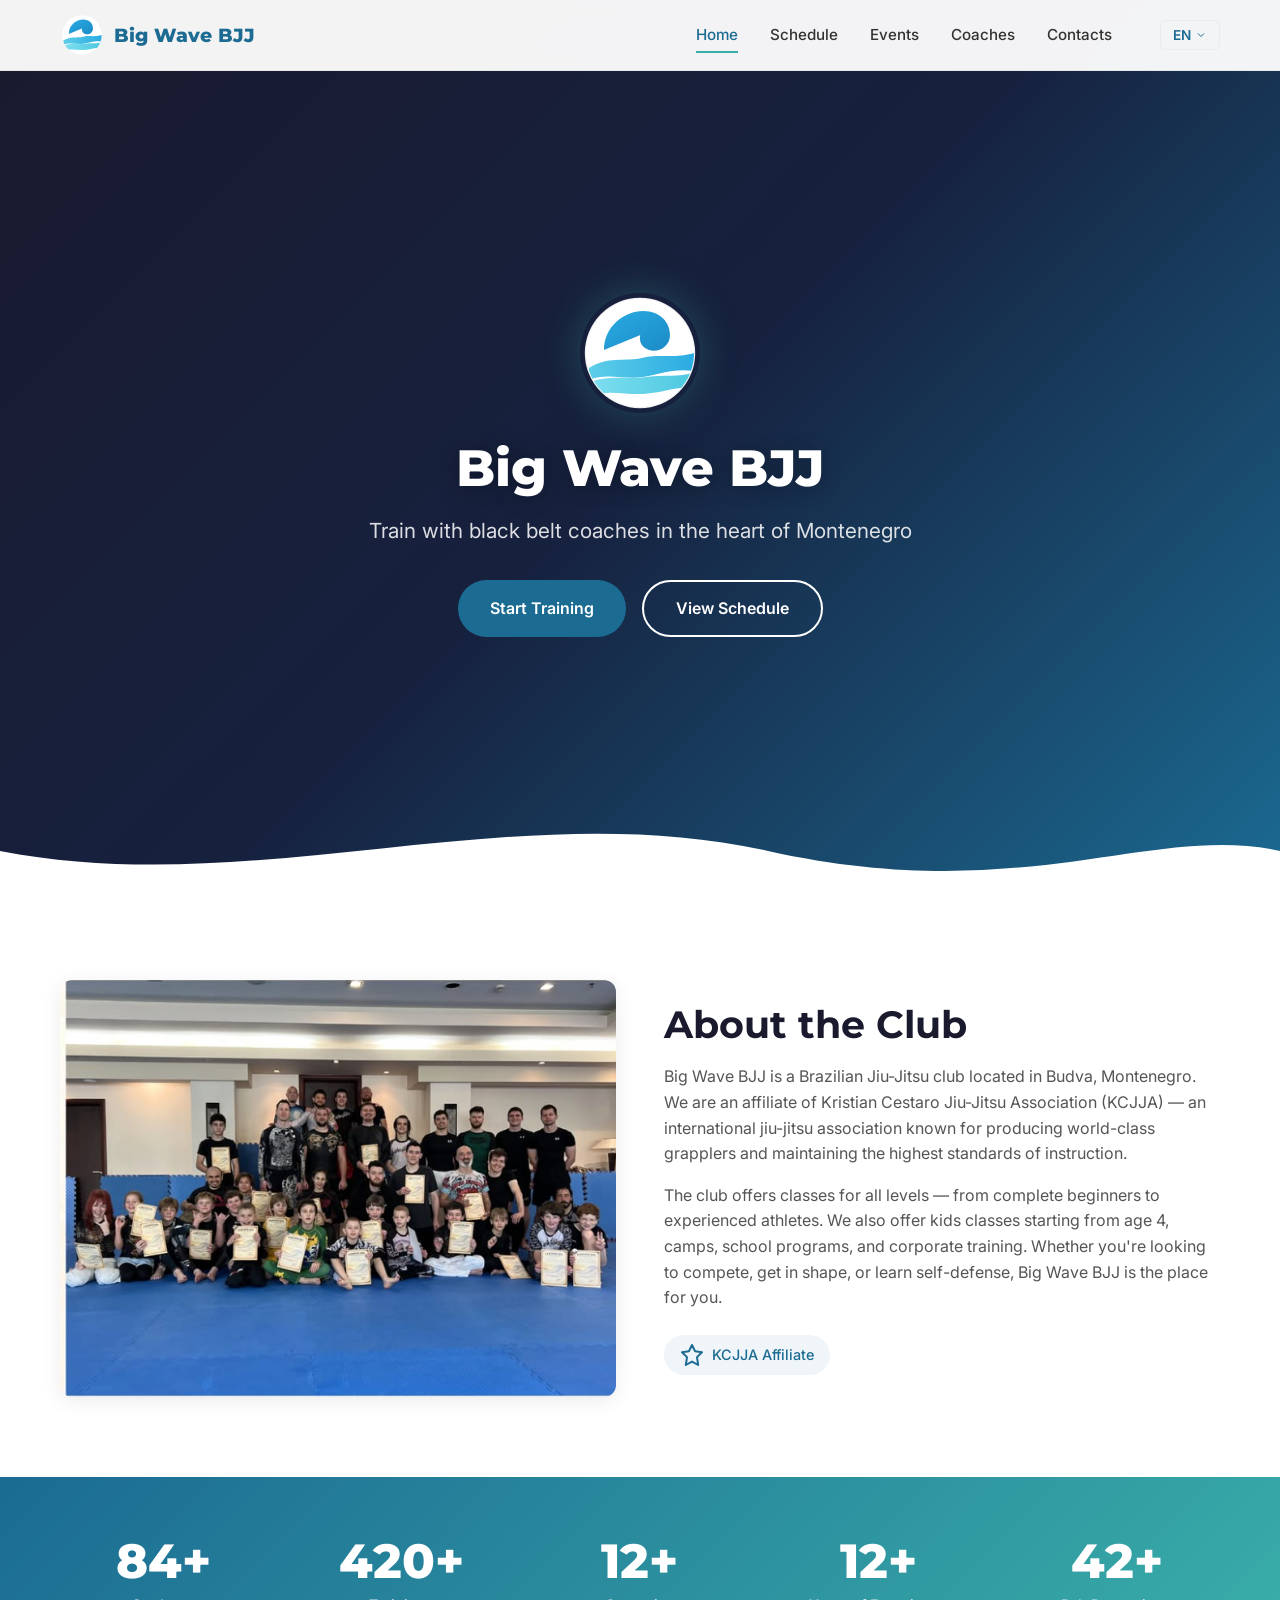
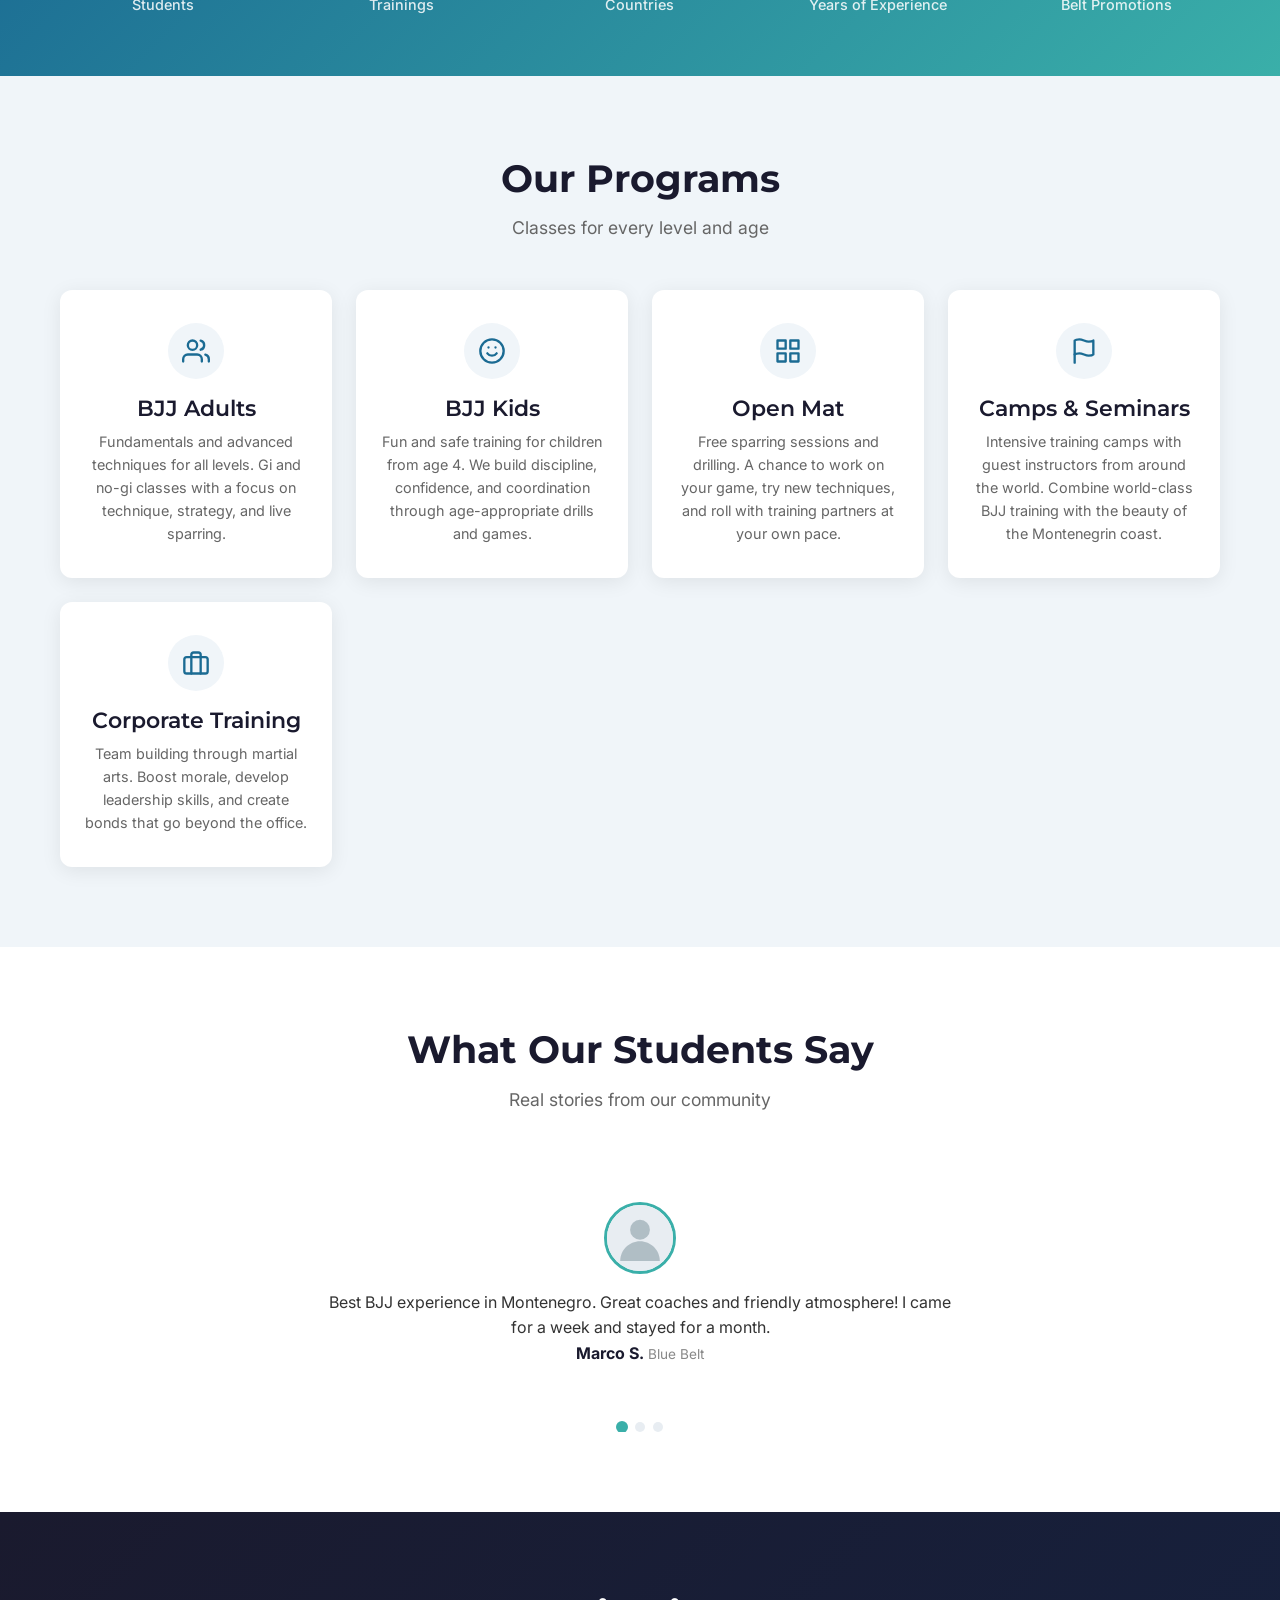
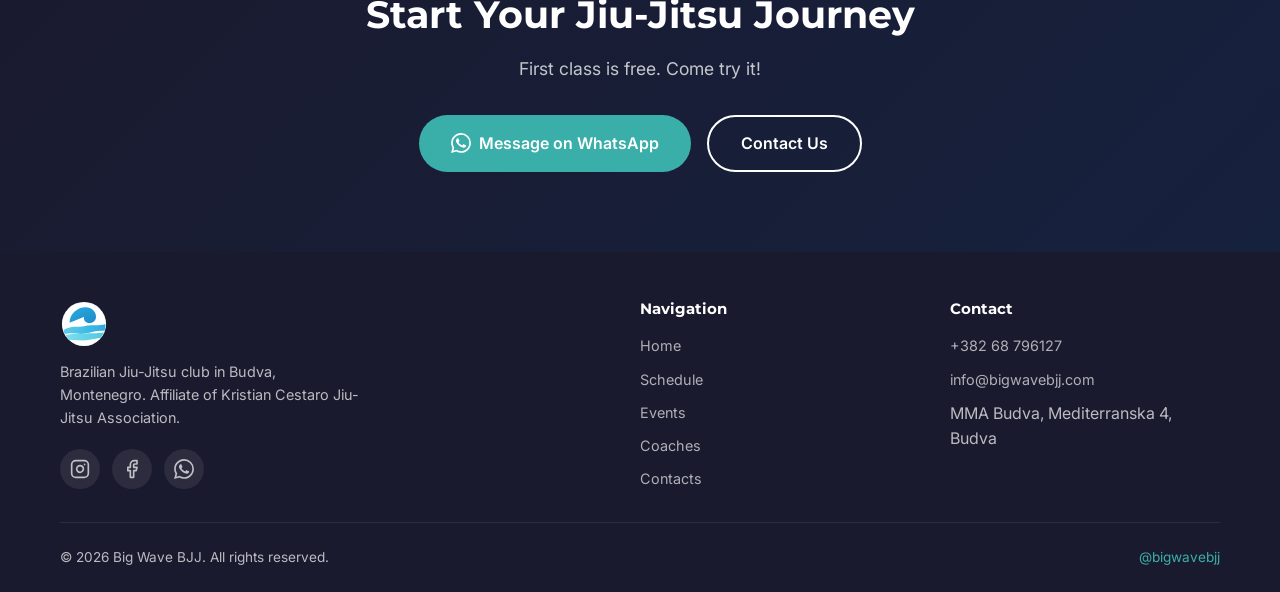
==== commit b0ed3179: "Add dedicated schedule page with two-location layout Move training schedule from contacts to its own" ====
--- a/index.html
+++ b/index.html
@@ -57,6 +57,7 @@
         </a>
         <div class="nav__links">
           <a href="index.html" data-i18n="nav.home">Home</a>
+          <a href="schedule.html" data-i18n="nav.schedule">Schedule</a>
           <a href="events.html" data-i18n="nav.events">Events</a>
           <a href="coaches.html" data-i18n="nav.coaches">Coaches</a>
           <a href="contacts.html" data-i18n="nav.contacts">Contacts</a>
@@ -80,6 +81,7 @@
 
     <div class="nav__mobile">
       <a href="index.html" data-i18n="nav.home">Home</a>
+      <a href="schedule.html" data-i18n="nav.schedule">Schedule</a>
       <a href="events.html" data-i18n="nav.events">Events</a>
       <a href="coaches.html" data-i18n="nav.coaches">Coaches</a>
       <a href="contacts.html" data-i18n="nav.contacts">Contacts</a>
@@ -107,7 +109,7 @@
         <p class="hero__subtitle" data-i18n="hero.description">Train with black belt coaches in Budva, Montenegro. Programs for adults, kids, and visitors of all levels.</p>
         <div class="hero__buttons">
           <a href="contacts.html" class="btn btn--primary" data-i18n="hero.cta">Start Training</a>
-          <a href="contacts.html#schedule" class="btn btn--outline" data-i18n="hero.schedule">View Schedule</a>
+          <a href="schedule.html" class="btn btn--outline" data-i18n="hero.schedule">View Schedule</a>
         </div>
       </div>
       <div class="hero__wave">
@@ -347,6 +349,7 @@
           <h4 data-i18n="footer.navigation">Navigation</h4>
           <div class="footer__links">
             <a href="index.html" data-i18n="nav.home">Home</a>
+            <a href="schedule.html" data-i18n="nav.schedule">Schedule</a>
             <a href="events.html" data-i18n="nav.events">Events</a>
             <a href="coaches.html" data-i18n="nav.coaches">Coaches</a>
             <a href="contacts.html" data-i18n="nav.contacts">Contacts</a>
--- a/css/styles.css
+++ b/css/styles.css
@@ -755,23 +755,150 @@
 }
 .form-success.show { display: block; }
 
-/* Schedule */
-.schedule-block {
+/* Schedule Link (contacts page) */
+.schedule-link { margin-top: 24px; }
+.schedule-link__btn {
+  display: flex;
+  align-items: center;
+  gap: 12px;
+  padding: 20px 24px;
+  background: linear-gradient(135deg, var(--color-primary), #155a7a);
+  border-radius: var(--radius);
+  color: var(--color-white);
+  font-weight: 600;
+  font-size: 1rem;
+  transition: all var(--transition);
+}
+.schedule-link__btn:hover {
+  color: var(--color-white);
+  transform: translateY(-2px);
+  box-shadow: 0 6px 20px rgba(27, 107, 147, 0.35);
+}
+.schedule-link__btn svg:first-child { flex-shrink: 0; }
+.schedule-link__btn svg:last-child { margin-left: auto; flex-shrink: 0; }
+
+/* ========================================
+   Schedule Page
+   ======================================== */
+.schedule-page__grid {
+  display: grid;
+  grid-template-columns: 1fr 1fr;
+  gap: 32px;
+  align-items: start;
+}
+
+.schedule-card {
+  background: var(--color-white);
+  border-radius: var(--radius);
+  box-shadow: var(--shadow);
+  overflow: hidden;
+  transition: all var(--transition);
+}
+.schedule-card:hover { box-shadow: var(--shadow-hover); }
+
+.schedule-card__header {
+  display: flex;
+  align-items: center;
+  gap: 16px;
+  padding: 24px 28px;
+  background: linear-gradient(135deg, var(--color-primary) 0%, #155a7a 100%);
+  color: var(--color-white);
+}
+.schedule-card__header--alt {
+  background: linear-gradient(135deg, var(--color-accent) 0%, #2e9690 100%);
+}
+.schedule-card__icon {
+  width: 48px;
+  height: 48px;
+  flex-shrink: 0;
+  display: flex;
+  align-items: center;
+  justify-content: center;
+  background: rgba(255, 255, 255, 0.15);
+  border-radius: 50%;
+}
+.schedule-card__title {
+  font-family: var(--font-heading);
+  font-size: 1.3rem;
+  font-weight: 800;
+  color: var(--color-white);
+  margin-bottom: 2px;
+}
+.schedule-card__address {
+  font-size: 0.85rem;
+  opacity: 0.85;
+}
+
+.schedule-card__body { padding: 8px 0; }
+
+.schedule-day-group { border-bottom: 1px solid var(--color-light-gray); }
+.schedule-day-group:last-child { border-bottom: none; }
+
+.schedule-day-group__label {
+  font-weight: 700;
+  font-size: 0.8rem;
+  color: var(--color-primary);
+  text-transform: uppercase;
+  letter-spacing: 0.8px;
+  padding: 12px 28px 6px;
+}
+
+.schedule-row {
+  display: flex;
+  align-items: center;
+  gap: 12px;
+  padding: 10px 28px;
+  transition: background var(--transition);
+}
+.schedule-row:hover { background: var(--color-bg); }
+
+.schedule-row__time {
+  font-family: var(--font-heading);
+  font-weight: 800;
+  font-size: 1.05rem;
+  color: var(--color-dark);
+  min-width: 52px;
+}
+.schedule-row__class {
+  flex: 1;
+  font-size: 0.95rem;
+  color: var(--color-text);
+}
+.schedule-row__tag {
+  padding: 3px 10px;
+  border-radius: 50px;
+  font-size: 0.7rem;
+  font-weight: 600;
+  text-transform: uppercase;
+  letter-spacing: 0.5px;
+  flex-shrink: 0;
+}
+.schedule-row__tag--adult { background: rgba(27, 107, 147, 0.1); color: var(--color-primary); }
+.schedule-row__tag--kids { background: rgba(253, 126, 20, 0.1); color: #e06c00; }
+.schedule-row__tag--nogi { background: rgba(111, 66, 193, 0.1); color: #6f42c1; }
+.schedule-row__tag--openmat { background: rgba(40, 167, 69, 0.1); color: #28a745; }
+
+.schedule-card__note {
+  display: flex;
+  align-items: center;
+  gap: 10px;
+  padding: 16px 28px;
   background: var(--color-bg);
-  border-radius: var(--radius);
-  padding: 24px;
-  margin-top: 24px;
-}
-.schedule-block h3 { margin-bottom: 16px; }
-.schedule-item {
-  display: flex;
-  align-items: center;
-  gap: 12px;
-  padding: 8px 0;
-}
-.schedule-item:not(:last-child) { border-bottom: 1px solid var(--color-light-gray); }
-.schedule-item__day { font-weight: 600; min-width: 120px; }
-.schedule-item__time { color: var(--color-accent); font-weight: 500; }
+  font-size: 0.85rem;
+  color: #666;
+}
+.schedule-card__note svg { flex-shrink: 0; color: var(--color-accent); }
+
+/* Schedule CTA */
+.schedule-cta {
+  background: linear-gradient(135deg, var(--color-dark) 0%, #16213e 100%);
+  text-align: center;
+  padding: 64px 20px;
+}
+.schedule-cta__content { max-width: 500px; margin: 0 auto; }
+.schedule-cta h2 { color: var(--color-white); margin-bottom: 12px; }
+.schedule-cta p { color: rgba(255,255,255,0.75); margin-bottom: 28px; font-size: 1.05rem; }
+.schedule-cta__buttons { display: flex; gap: 16px; justify-content: center; flex-wrap: wrap; }
 
 /* Map */
 .contacts__map {
@@ -868,6 +995,7 @@
   .counters__grid { grid-template-columns: repeat(3, 1fr); }
   .footer__grid { grid-template-columns: 1fr 1fr; }
   .contacts__grid { grid-template-columns: 1fr; }
+  .schedule-page__grid { grid-template-columns: 1fr; }
 }
 
 @media (max-width: 768px) {
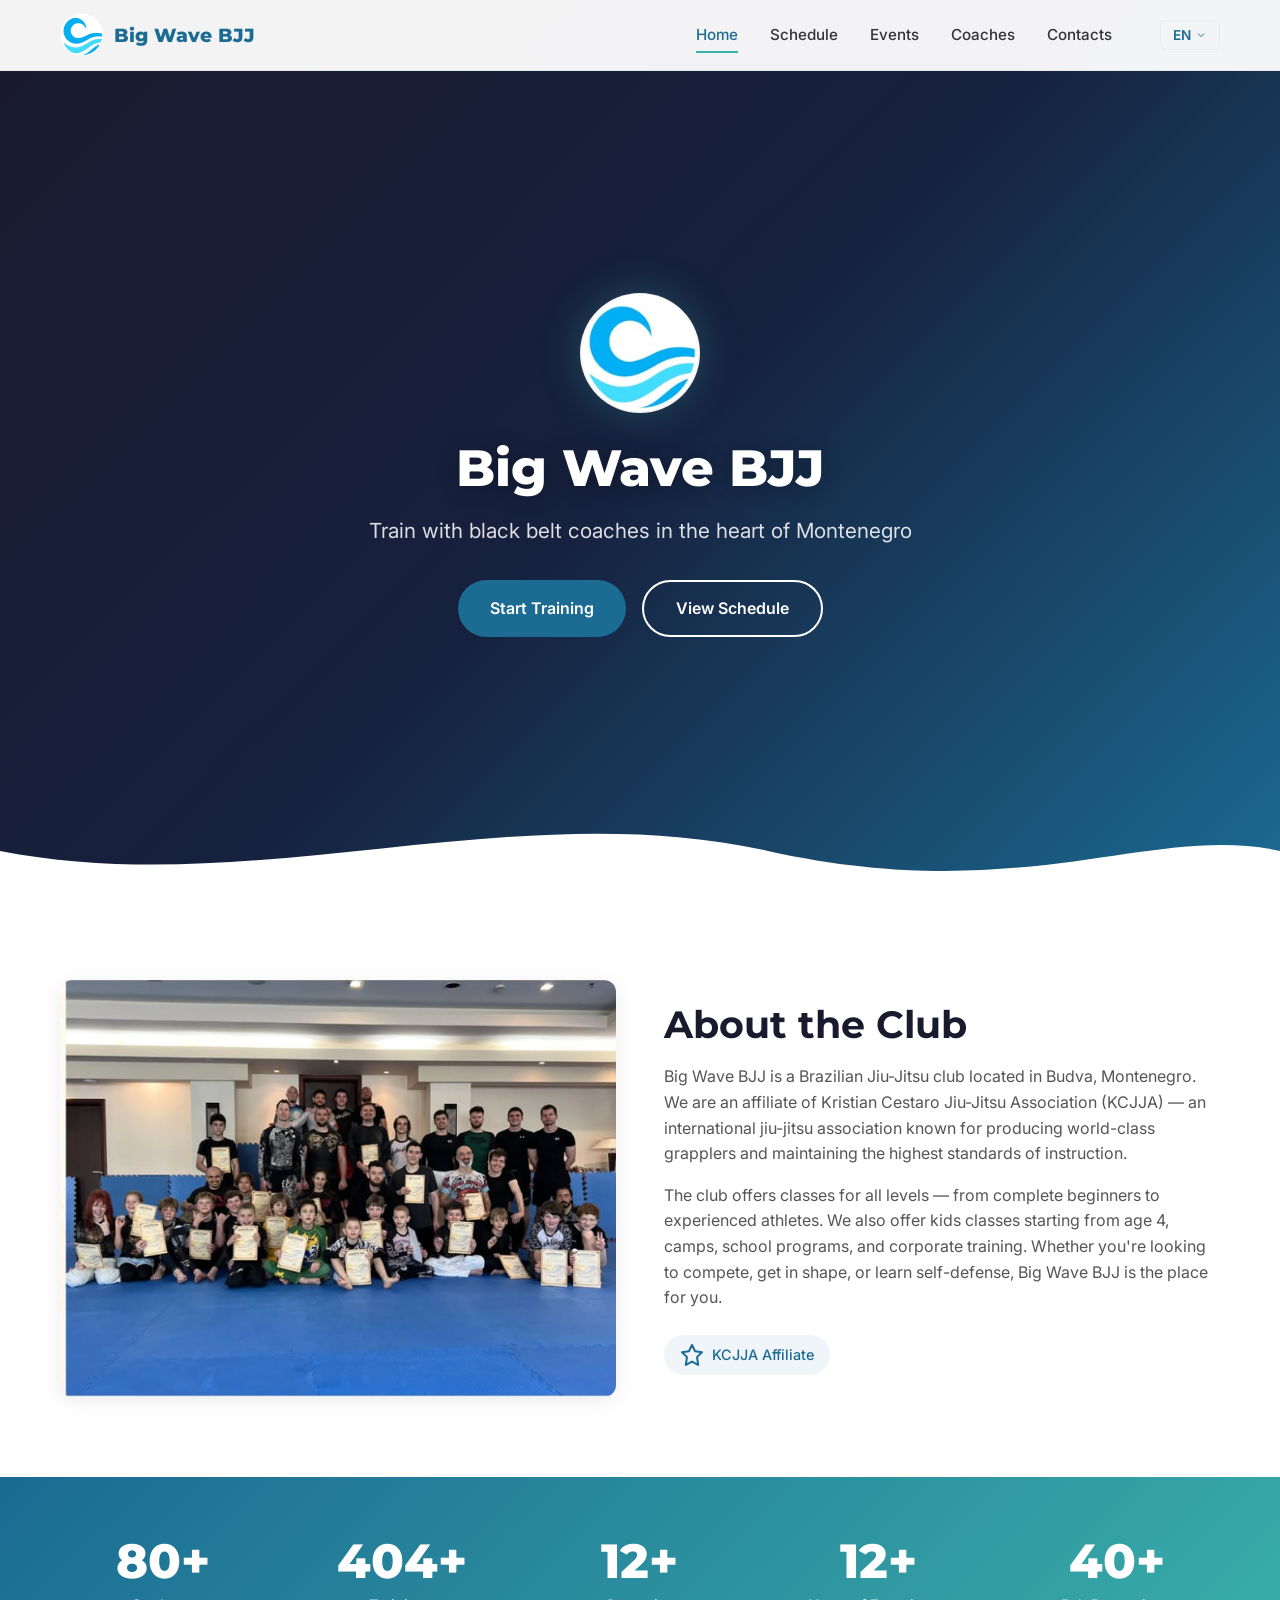
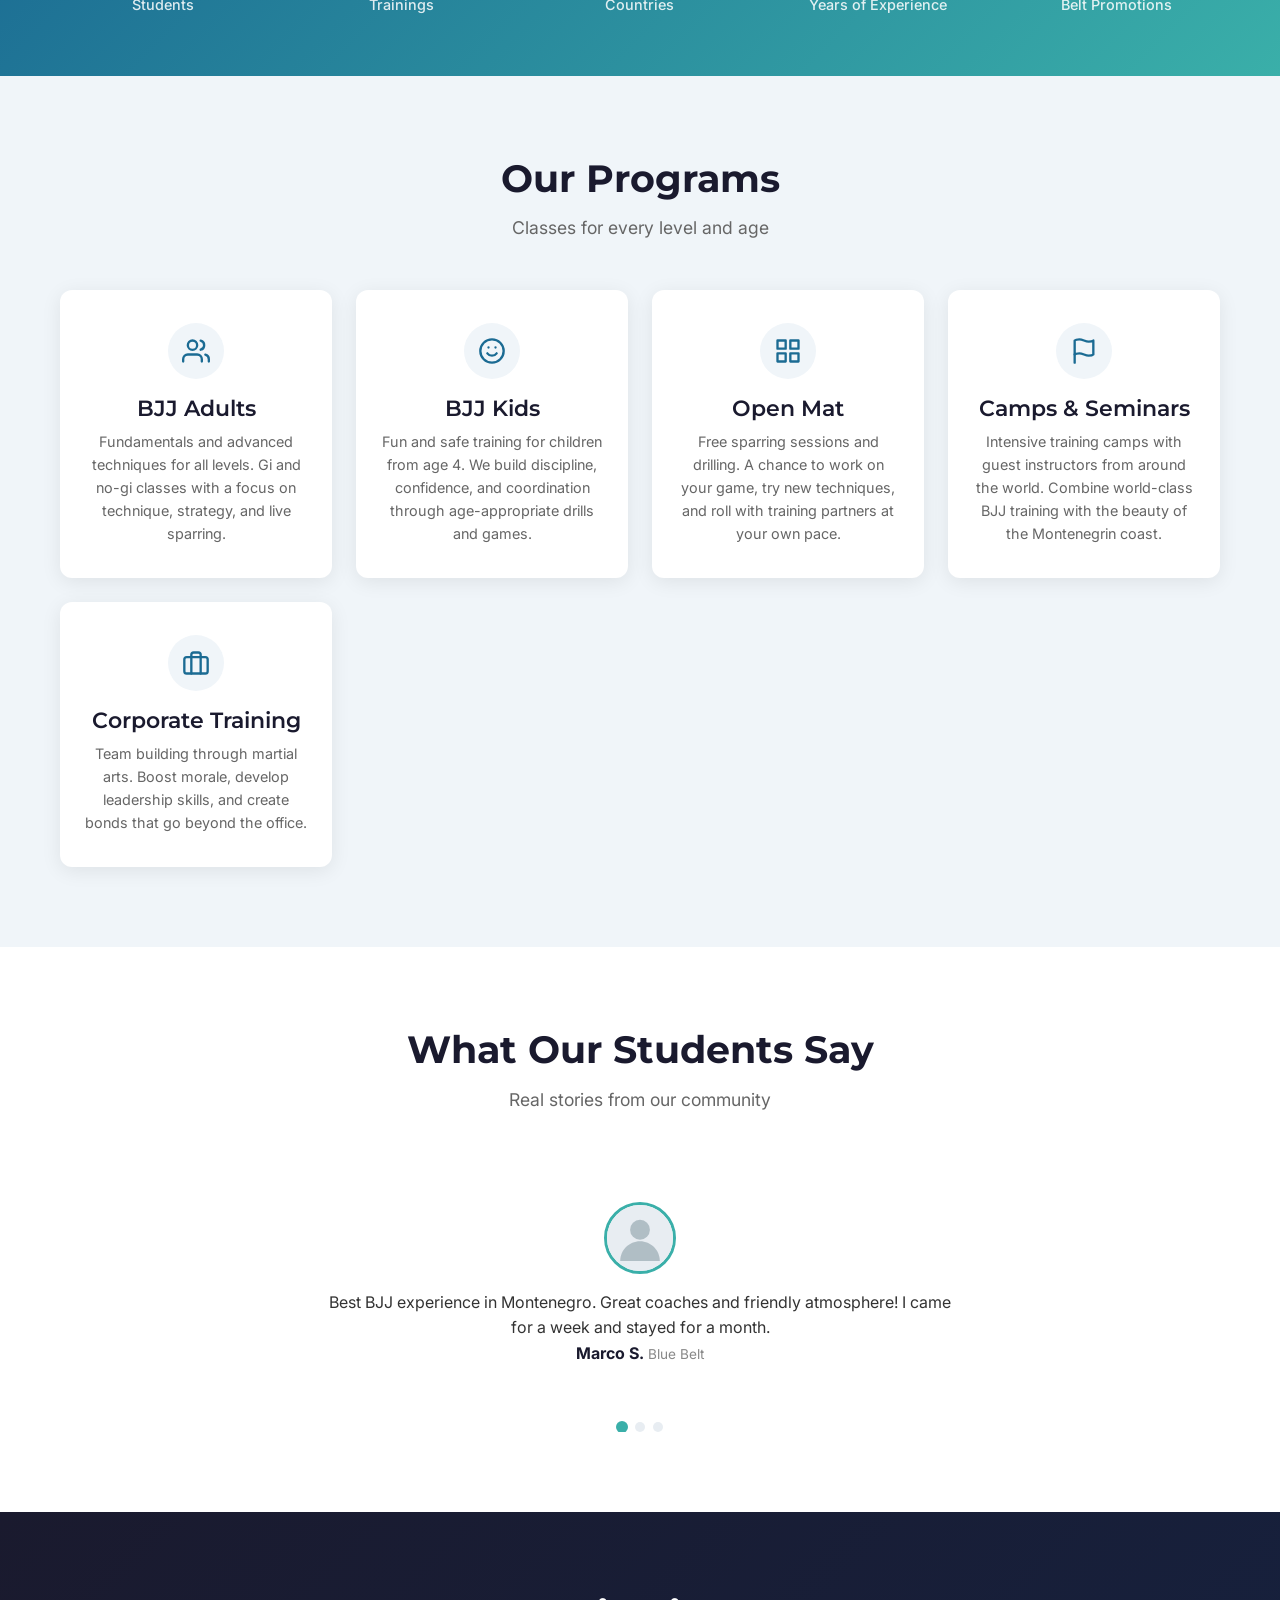
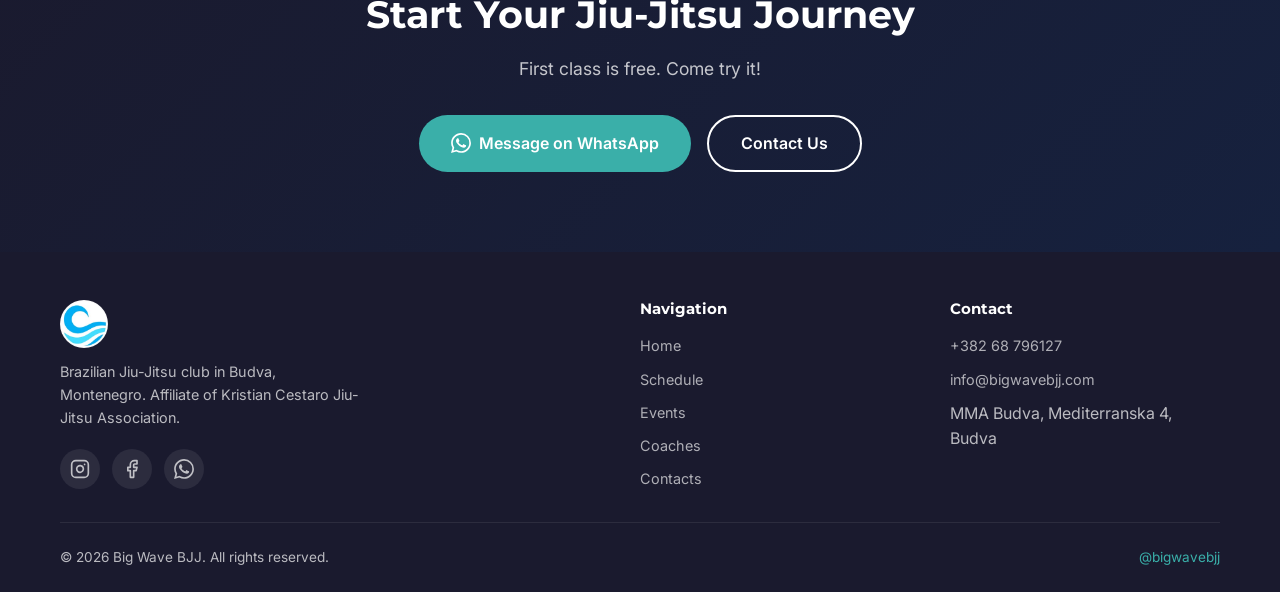
==== commit f0b03f65: "Replace SVG logo with real logo.jpg across all pages Co-Authored-By: Claude Opus 4.6 <noreply@anthro" ====
--- a/index.html
+++ b/index.html
@@ -52,7 +52,7 @@
     <nav class="nav">
       <div class="nav__inner">
         <a href="index.html" class="nav__logo">
-          <img src="assets/images/logo.svg" alt="Big Wave BJJ">
+          <img src="assets/images/logo.jpg" alt="Big Wave BJJ">
           <span>Big Wave BJJ</span>
         </a>
         <div class="nav__links">
@@ -104,7 +104,7 @@
     <!-- ========== HERO ========== -->
     <section class="hero">
       <div class="hero__content">
-        <img src="assets/images/logo.svg" alt="Big Wave BJJ" class="hero__logo">
+        <img src="assets/images/logo.jpg" alt="Big Wave BJJ" class="hero__logo">
         <h1 class="hero__title" data-i18n="hero.title">Big Wave BJJ</h1>
         <p class="hero__subtitle" data-i18n="hero.description">Train with black belt coaches in Budva, Montenegro. Programs for adults, kids, and visitors of all levels.</p>
         <div class="hero__buttons">
@@ -323,7 +323,7 @@
     <div class="container">
       <div class="footer__grid">
         <div class="footer__brand">
-          <img src="assets/images/logo.svg" alt="Big Wave BJJ">
+          <img src="assets/images/logo.jpg" alt="Big Wave BJJ">
           <p data-i18n="footer.description">Brazilian Jiu-Jitsu academy in Budva, Montenegro. Professional training for all levels in a welcoming community.</p>
           <div class="footer__socials">
             <a href="https://instagram.com/bigwavebjj" target="_blank" rel="noopener noreferrer" aria-label="Instagram">
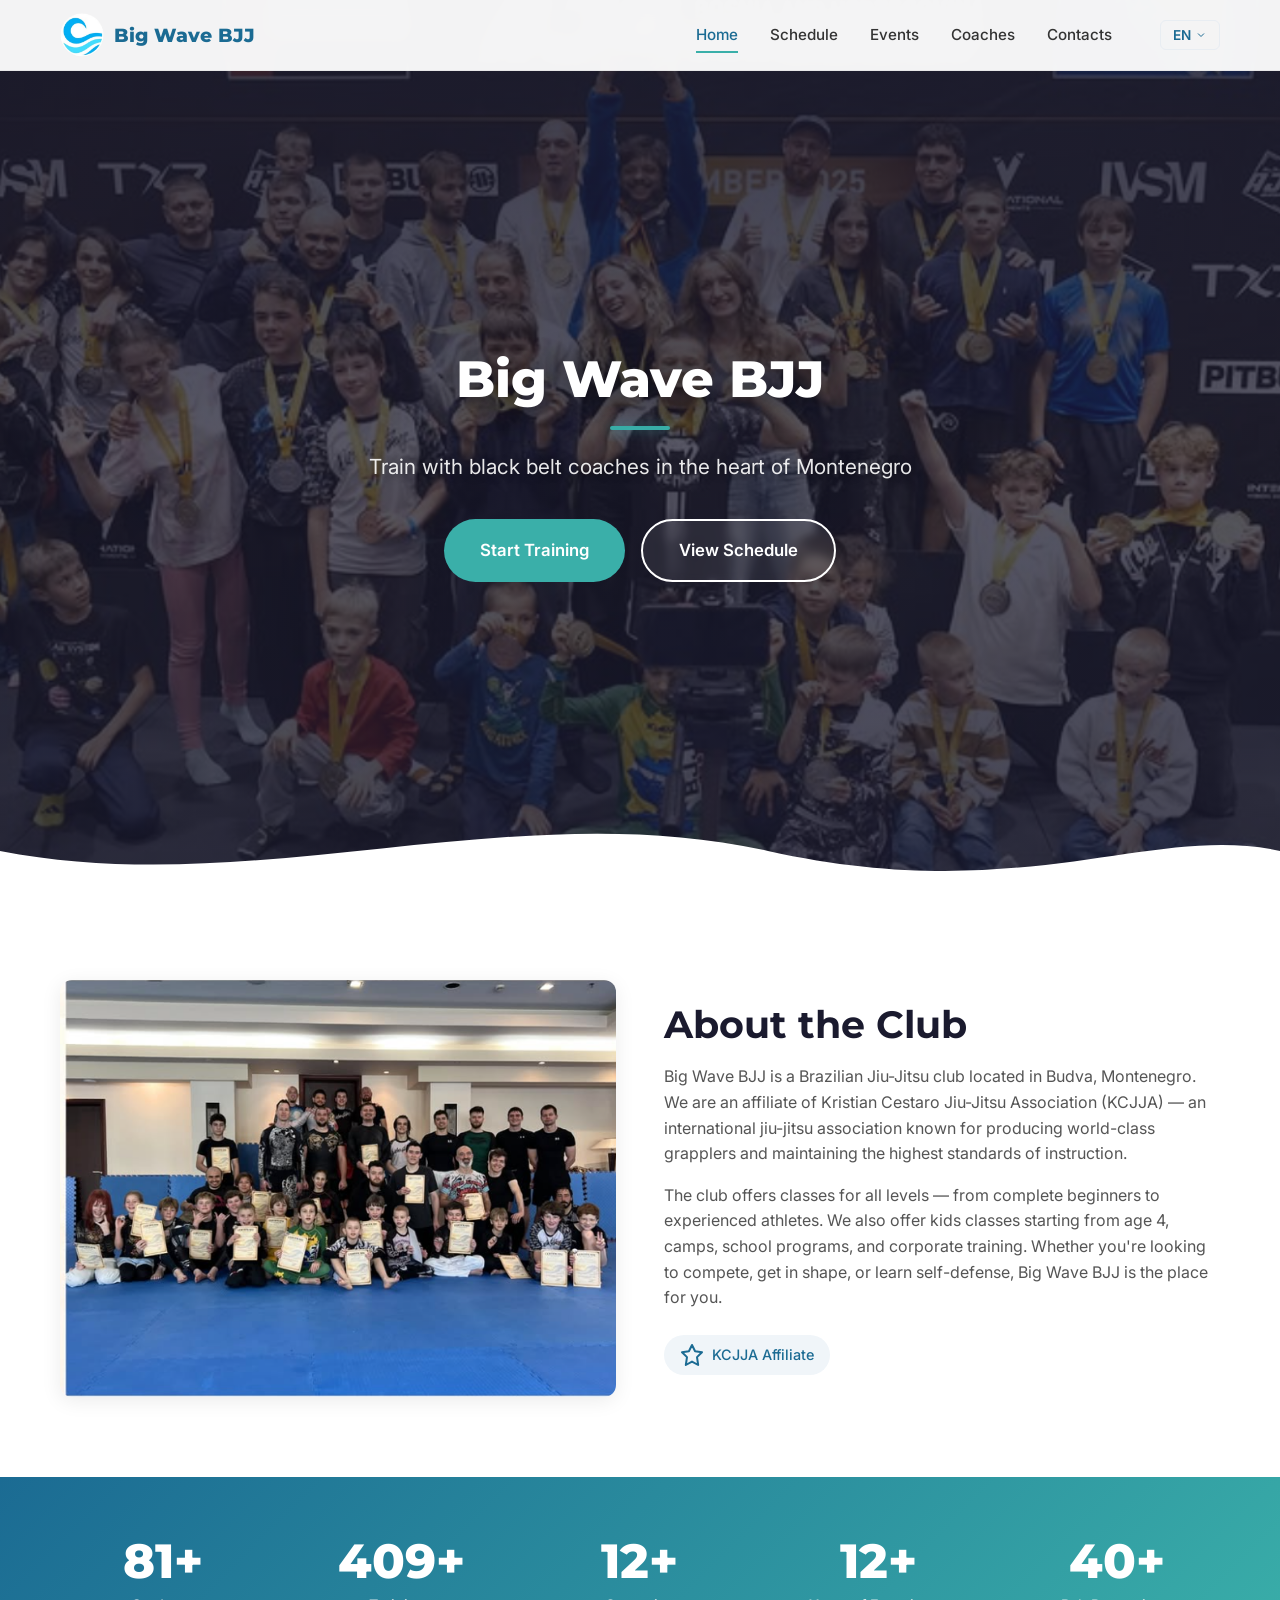
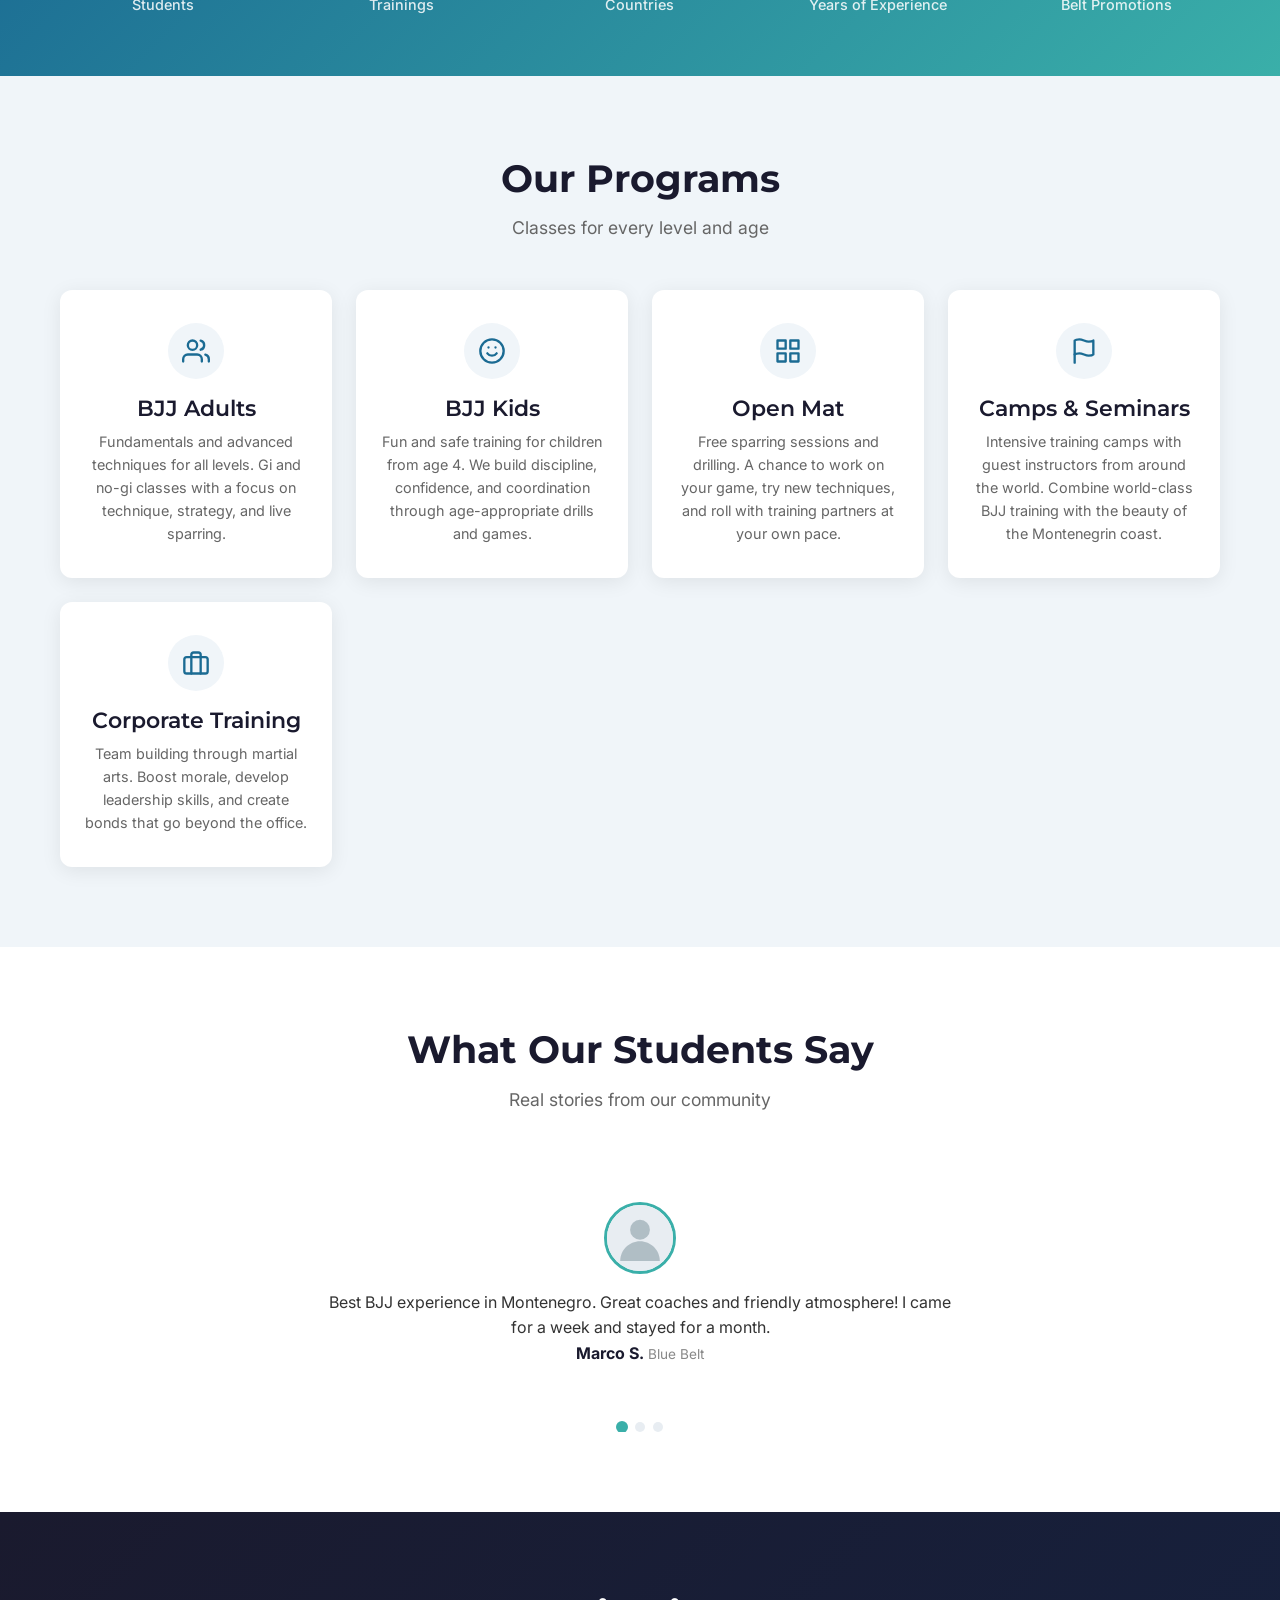
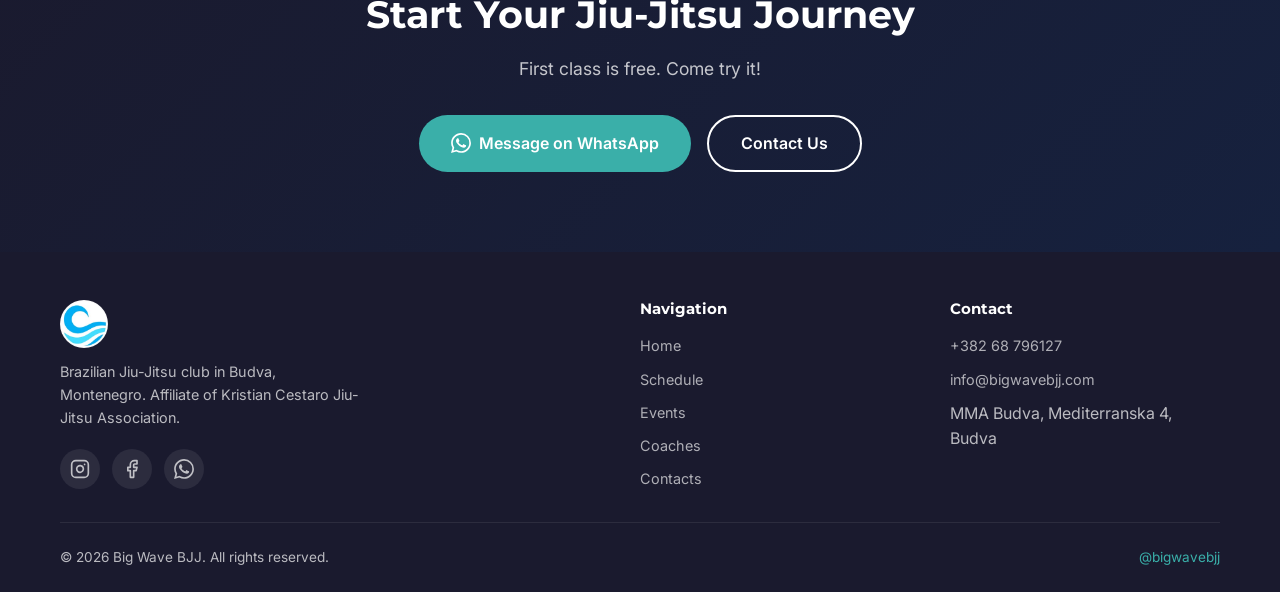
==== commit f94cc58e: "Remove hero logo, add accent underline below title Logo already in nav header, no need to duplicate." ====
--- a/index.html
+++ b/index.html
@@ -104,8 +104,8 @@
     <!-- ========== HERO ========== -->
     <section class="hero">
       <div class="hero__content">
-        <img src="assets/images/logo.jpg" alt="Big Wave BJJ" class="hero__logo">
         <h1 class="hero__title" data-i18n="hero.title">Big Wave BJJ</h1>
+        <div class="hero__accent"></div>
         <p class="hero__subtitle" data-i18n="hero.description">Train with black belt coaches in Budva, Montenegro. Programs for adults, kids, and visitors of all levels.</p>
         <div class="hero__buttons">
           <a href="contacts.html" class="btn btn--primary" data-i18n="hero.cta">Start Training</a>
--- a/css/styles.css
+++ b/css/styles.css
@@ -277,7 +277,7 @@
   justify-content: center;
   text-align: center;
   padding: calc(var(--nav-height) + 40px) 20px 80px;
-  background: linear-gradient(135deg, var(--color-dark) 0%, #16213e 50%, var(--color-primary) 100%);
+  background: var(--color-dark);
   overflow: hidden;
 }
 .hero::before {
@@ -285,28 +285,61 @@
   position: absolute;
   inset: 0;
   background: url('../assets/images/hero-bg.jpg') center/cover no-repeat;
-  opacity: 0.15;
+  opacity: 0.45;
+}
+.hero::after {
+  content: '';
+  position: absolute;
+  inset: 0;
+  background: linear-gradient(
+    180deg,
+    rgba(26, 26, 46, 0.7) 0%,
+    rgba(26, 26, 46, 0.4) 50%,
+    rgba(26, 26, 46, 0.6) 100%
+  );
 }
 .hero__content { position: relative; z-index: 1; max-width: 700px; }
-.hero__logo {
-  width: 120px;
-  height: 120px;
-  margin: 0 auto 24px;
-  border-radius: 50%;
-  box-shadow: 0 0 40px rgba(58, 175, 169, 0.3);
-}
 .hero__title {
   color: var(--color-white);
-  margin-bottom: 16px;
-  text-shadow: 0 2px 20px rgba(0,0,0,0.3);
+  margin-bottom: 0;
+  text-shadow: 0 2px 30px rgba(0, 0, 0, 0.5);
+}
+.hero__accent {
+  width: 60px;
+  height: 4px;
+  background: var(--color-accent);
+  border-radius: 2px;
+  margin: 16px auto 20px;
+  box-shadow: 0 0 12px rgba(58, 175, 169, 0.5);
 }
 .hero__subtitle {
-  color: rgba(255, 255, 255, 0.85);
+  color: rgba(255, 255, 255, 0.9);
   font-size: clamp(1rem, 2.5vw, 1.3rem);
-  margin-bottom: 32px;
+  margin-bottom: 36px;
   font-weight: 400;
+  text-shadow: 0 1px 10px rgba(0, 0, 0, 0.4);
 }
 .hero__buttons { display: flex; gap: 16px; justify-content: center; flex-wrap: wrap; }
+.hero__buttons .btn--primary {
+  background: var(--color-accent);
+  font-size: 1.05rem;
+  padding: 16px 36px;
+}
+.hero__buttons .btn--primary:hover {
+  background: #2e9690;
+  box-shadow: 0 6px 24px rgba(58, 175, 169, 0.4);
+}
+.hero__buttons .btn--outline {
+  border-width: 2px;
+  font-size: 1.05rem;
+  padding: 16px 36px;
+  backdrop-filter: blur(4px);
+  background: rgba(255, 255, 255, 0.08);
+}
+.hero__buttons .btn--outline:hover {
+  background: var(--color-white);
+  color: var(--color-dark);
+}
 
 /* Wave Decoration */
 .hero__wave {
@@ -315,6 +348,7 @@
   left: 0;
   width: 100%;
   line-height: 0;
+  z-index: 1;
 }
 .hero__wave svg { width: 100%; height: auto; }
 
